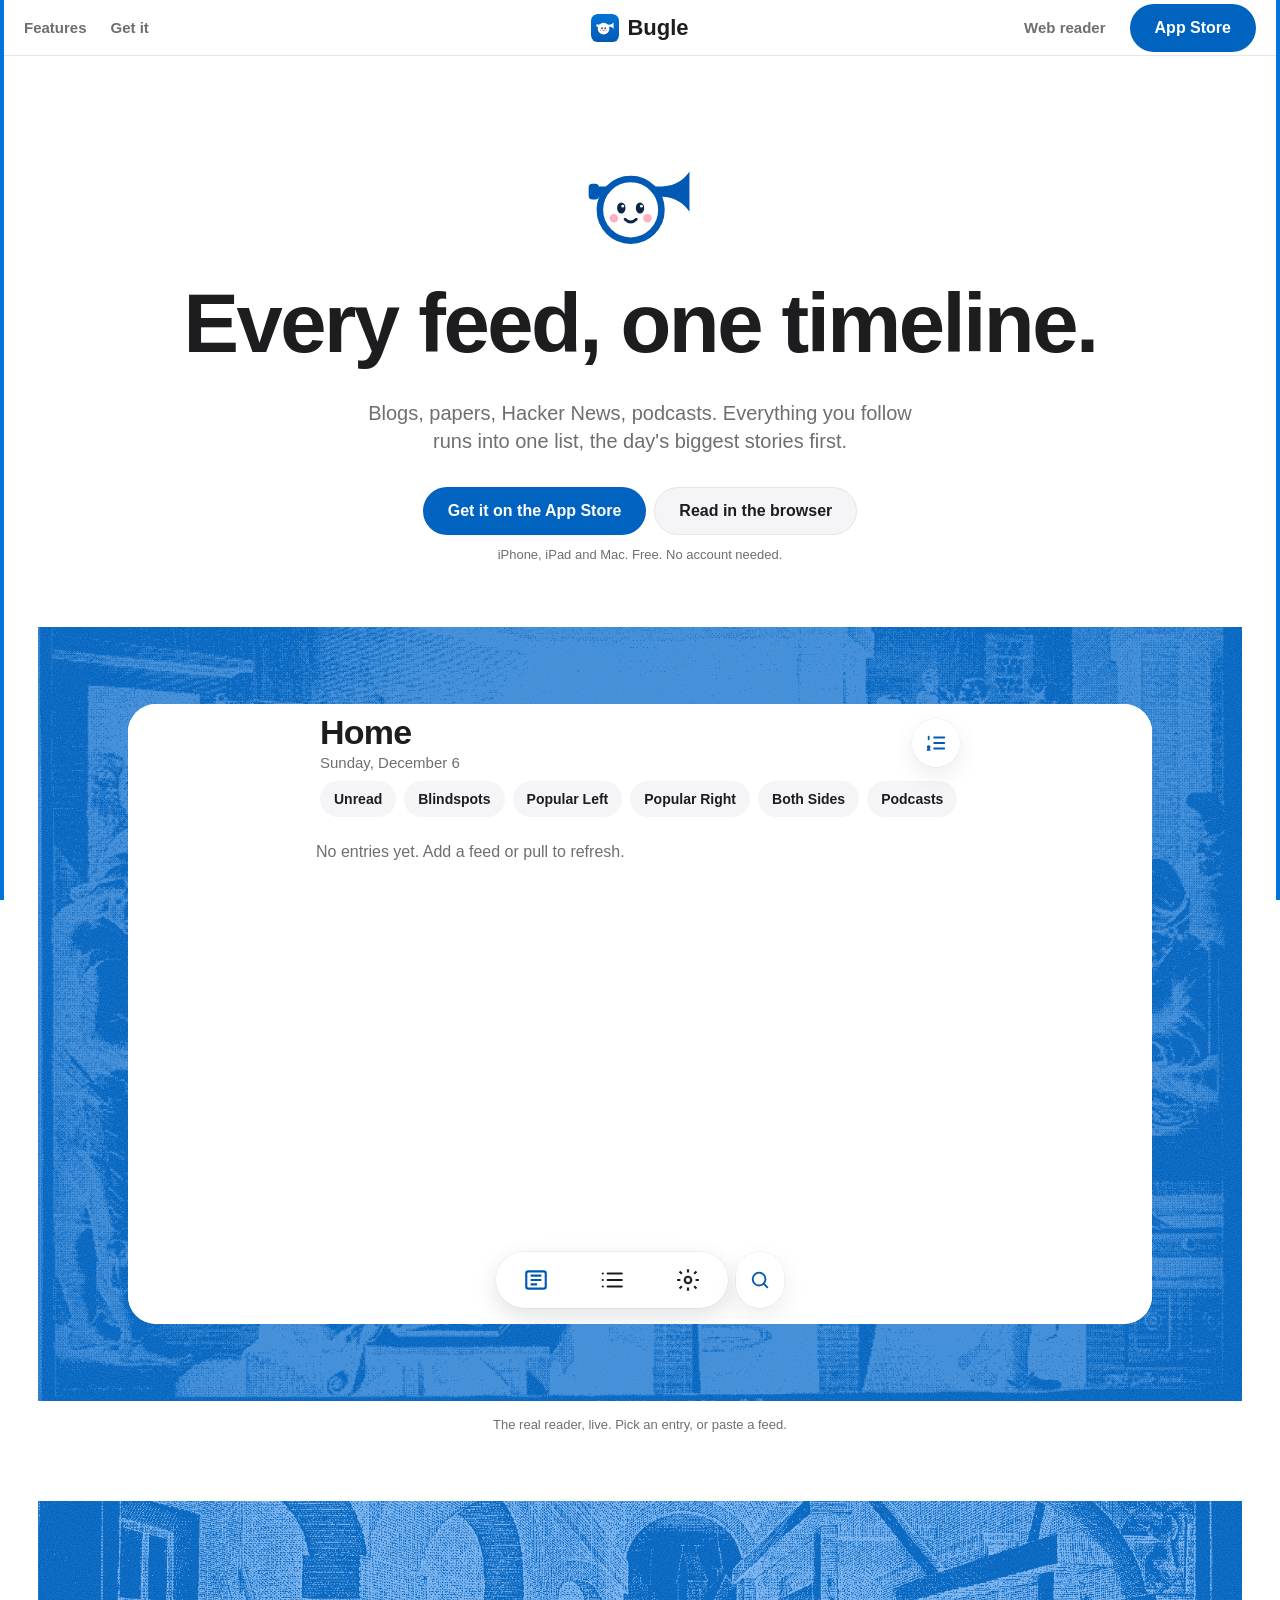
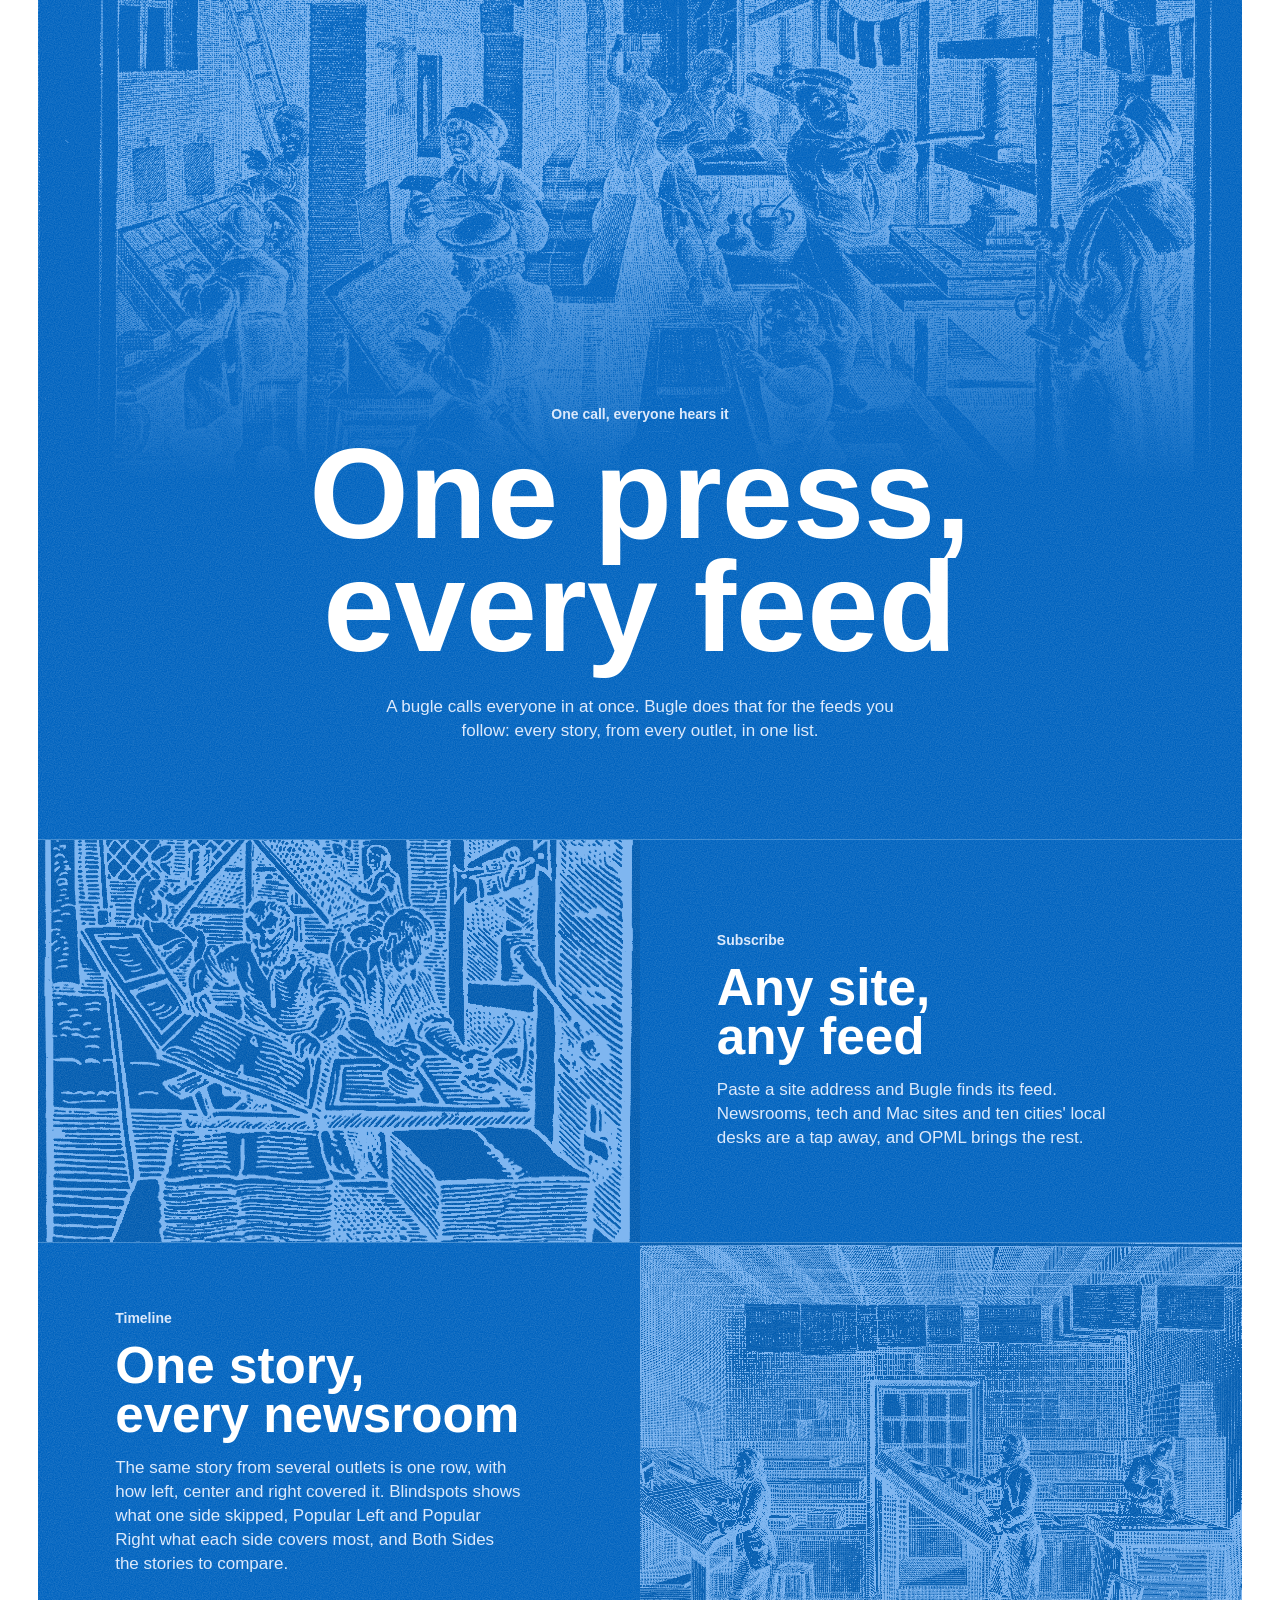
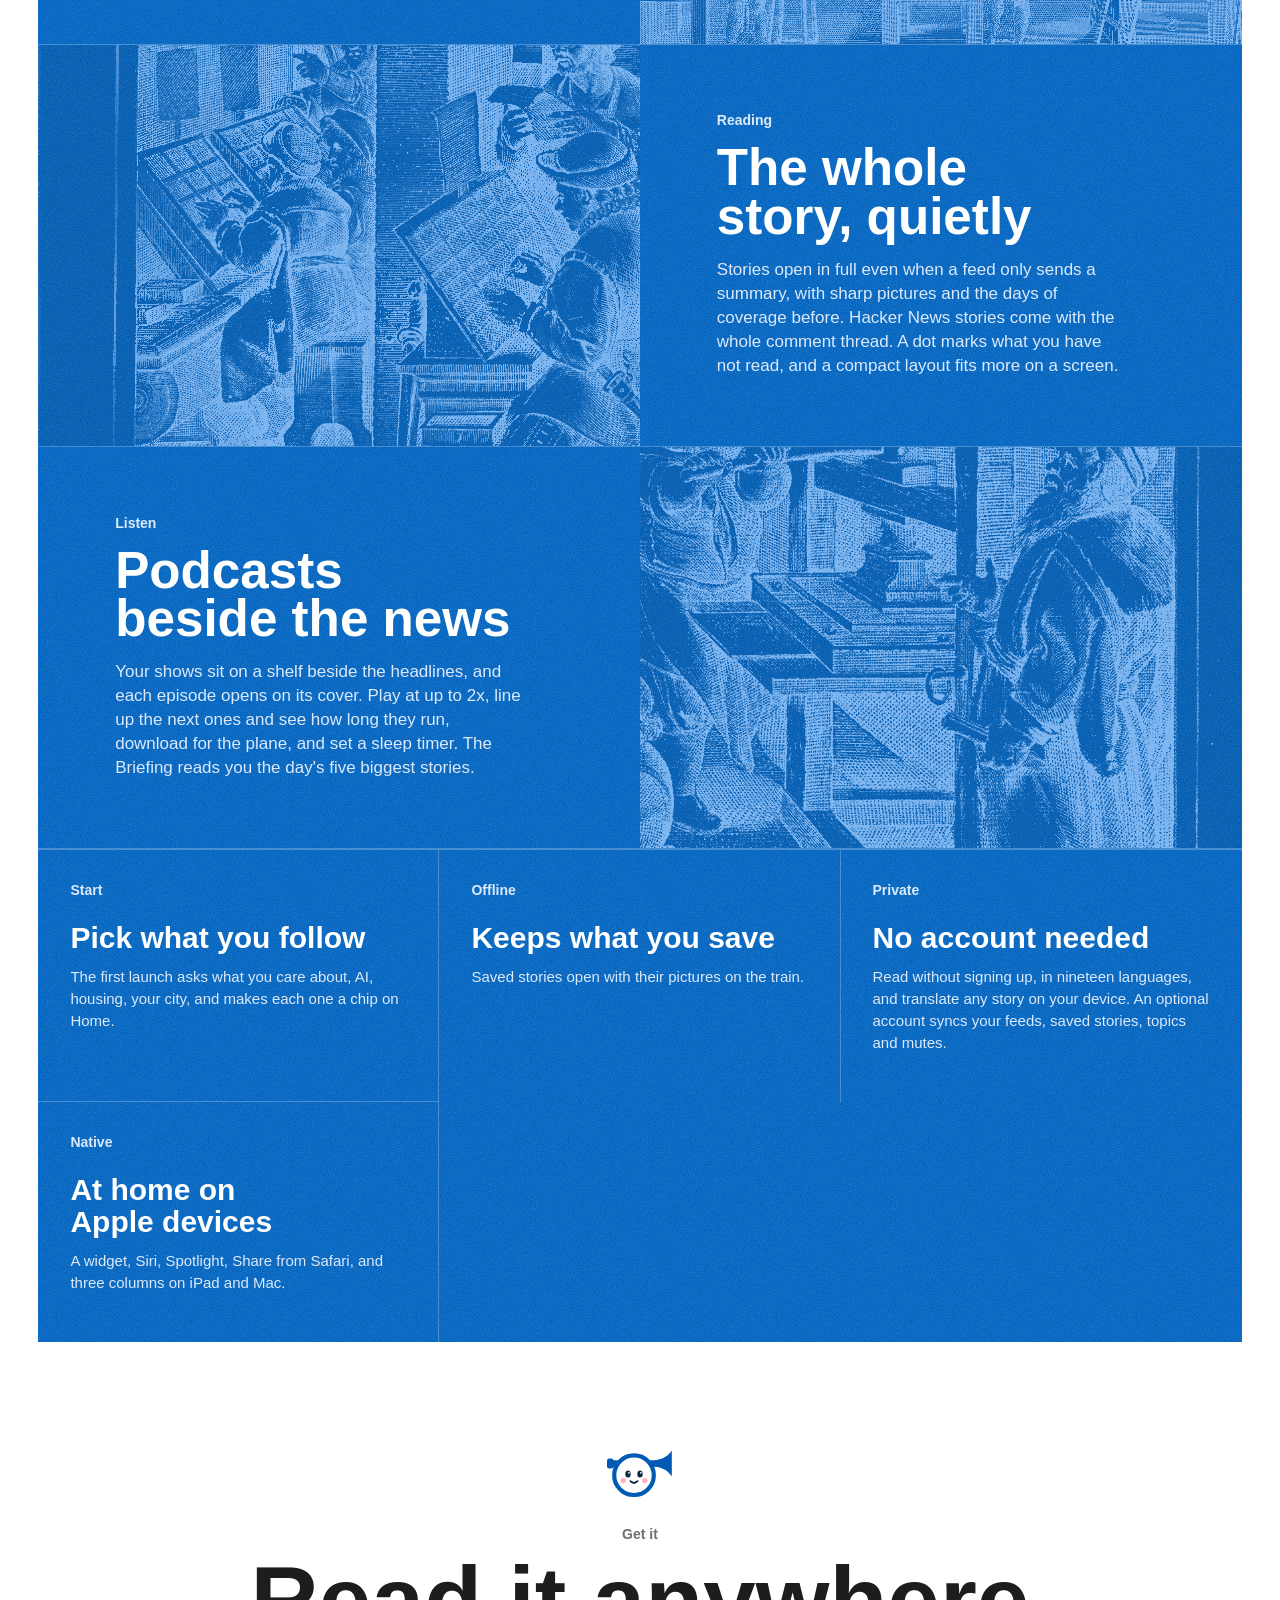
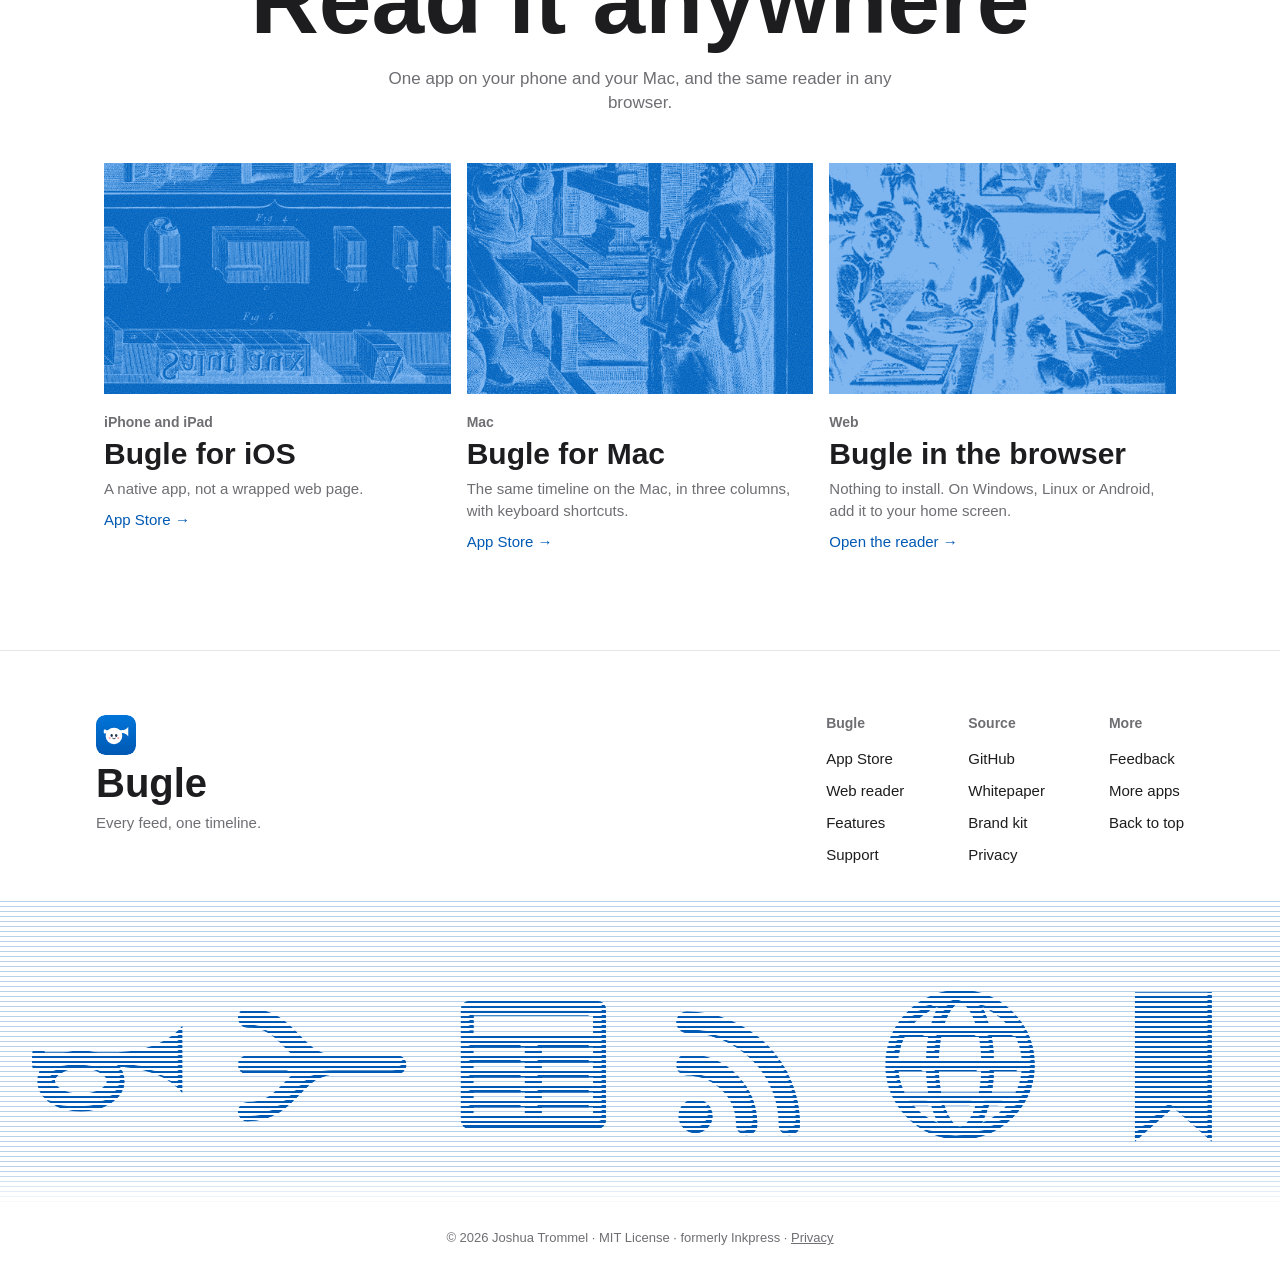
==== web/index.html @ e4e6766e "bugle 7.16.0: the mascot is the icon, system font on the web, landing and brand kit refreshed Co-Aut" ====
<!DOCTYPE html>
<html lang="en">
<head>
<script>document.documentElement.classList.add('js')</script>
<meta charset="UTF-8">
<meta name="viewport" content="width=device-width, initial-scale=1.0, viewport-fit=cover">
<title>Bugle. Every feed, one timeline.</title>
<meta name="description" content="An RSS and Atom reader for iPhone, iPad, Mac and the web. Add any blog, paper or Hacker News, and read everything in one timeline, newest first. No account needed.">
<meta name="theme-color" content="#ffffff" media="(prefers-color-scheme: light)">
<meta name="theme-color" content="#0e0d0d" media="(prefers-color-scheme: dark)">
<link rel="canonical" href="https://bugle.jaybulb.com/">
<link rel="icon" href="favicon.svg?v=4" type="image/svg+xml">
<link rel="icon" href="favicon-32.png?v=3" sizes="32x32">
<link rel="apple-touch-icon" href="apple-touch-icon.png?v=3">
<link rel="manifest" href="/manifest.webmanifest">
<meta name="apple-itunes-app" content="app-id=6787759999">
<meta property="og:type" content="website">
<meta property="og:site_name" content="Bugle">
<meta property="og:title" content="Bugle. Every feed, one timeline.">
<meta property="og:description" content="Add any blog, paper or Hacker News, and read everything in one timeline, newest first.">
<meta property="og:url" content="https://bugle.jaybulb.com/">
<meta property="og:image" content="https://bugle.jaybulb.com/og.png?v=4">
<meta name="twitter:card" content="summary_large_image">
<meta name="twitter:image" content="https://bugle.jaybulb.com/og.png?v=4">
<link rel="stylesheet" href="tokens.css">
<link rel="stylesheet" href="landing.css?v=7">
</head>
<body>

<header class="nav" aria-label="Site">
  <nav class="nav-links" aria-label="Main">
    <a href="#features">Features</a>
    <a href="#get">Get it</a>
  </nav>
  <a class="nav-brand" href="#top" aria-label="Bugle home"><img src="icon.svg?v=4" alt="" width="28" height="28"><span>Bugle</span></a>
  <div class="nav-end">
    <a class="nav-get" href="read.html">Web reader</a>
    <a class="btn btn-solid" href="https://apps.apple.com/app/id6787759999">App Store</a>
  </div>
</header>

<!-- Art, dithered to halftone: Jost Amman, Der Buchdrucker (1568), Jan van der Straet and Philips Galle, Impressio Librorum
     and Sculptura in aes from Nova Reperta (c. 1590), all public domain, and the Encyclopedie plate Imprimerie en Lettres,
     L'Operation de la casse (CC0, Getty), all via Wikimedia Commons. Crops of one print are reused, never the same crop. -->
<main id="top">
<section class="hero">
  <div class="wrap center">
    <img class="hero-mascot" src="mascot.svg?v=1" alt="" width="112" height="112">
    <h1>Every feed, one timeline.</h1>
    <p class="lead">Blogs, papers, Hacker News, podcasts. Everything you follow runs into one list, the day's biggest stories first.</p>
    <div class="cta">
      <a class="btn btn-solid" href="https://apps.apple.com/app/id6787759999">Get it on the App Store</a>
      <a class="btn btn-ghost" href="read.html">Read in the browser</a>
    </div>
    <p class="fine">iPhone, iPad and Mac. Free. No account needed.</p>
  </div>

  <div class="demo-wrap reveal">
    <div class="stage">
      <div class="art stage-art" style="--img: url(art/sculptura.png)" aria-hidden="true"></div>
      <iframe class="reader" src="read.html?embed" title="Bugle, live. Add a feed or pick an entry." loading="lazy"></iframe>
    </div>
    <p class="demo-hint">The real reader, live. Pick an entry, or paste a feed.</p>
  </div>
</section>

<section class="band" id="features">
  <div class="band-head">
    <div class="art band-art" style="--img: url(art/impressio.png)" aria-hidden="true"></div>
    <div class="band-copy reveal">
      <p class="label">One call, everyone hears it</p>
      <h2>One press, every feed</h2>
      <p>A bugle calls everyone in at once. Bugle does that for the feeds you follow: every story, from every outlet, in one list.</p>
    </div>
  </div>
  <div class="frows">
    <article class="frow reveal"><div class="art" style="--img: url(art/amman.png)" aria-hidden="true"></div><div><p class="label">Subscribe</p><h3>Any site, any feed</h3><p>Paste a site address and Bugle finds its feed. Newsrooms, tech and Mac sites and ten cities' local desks are a tap away, and OPML brings the rest.</p></div></article>
    <article class="frow reveal"><div class="art" style="--img: url(art/casse.png)" aria-hidden="true"></div><div><p class="label">Timeline</p><h3>One story, every newsroom</h3><p>The same story from several outlets is one row, with how left, center and right covered it. Blindspots shows what one side skipped, Popular Left and Popular Right what each side covers most, and Both Sides the stories to compare.</p></div></article>
    <article class="frow reveal"><div class="art" style="--img: url(art/compositor.png)" aria-hidden="true"></div><div><p class="label">Reading</p><h3>The whole story, quietly</h3><p>Stories open in full even when a feed only sends a summary, with sharp pictures and the days of coverage before. Hacker News stories come with the whole comment thread. A dot marks what you have not read, and a compact layout fits more on a screen.</p></div></article>
    <article class="frow reveal"><div class="art" style="--img: url(art/card-press.png)" aria-hidden="true"></div><div><p class="label">Listen</p><h3>Podcasts beside the news</h3><p>Your shows sit on a shelf beside the headlines, and each episode opens on its cover. Play at up to 2x, line up the next ones and see how long they run, download for the plane, and set a sleep timer. The Briefing reads you the day's five biggest stories.</p></div></article>
  </div>
  <div class="cells">
    <article class="cell reveal"><p class="label">Start</p><h3>Pick what you follow</h3><p>The first launch asks what you care about, AI, housing, your city, and makes each one a chip on Home.</p></article>
    <article class="cell reveal"><p class="label">Offline</p><h3>Keeps what you save</h3><p>Saved stories open with their pictures on the train.</p></article>
    <article class="cell reveal"><p class="label">Private</p><h3>No account needed</h3><p>Read without signing up, in nineteen languages, and translate any story on your device. An optional account syncs your feeds, saved stories, topics and mutes.</p></article>
    <article class="cell reveal"><p class="label">Native</p><h3>At home on Apple devices</h3><p>A widget, Siri, Spotlight, Share from Safari, and three columns on iPad and Mac.</p></article>
  </div>
</section>

<section class="sec" id="get">
  <div class="wrap center">
    <img class="get-mascot reveal" src="mascot.svg?v=1" alt="" width="72" height="72">
    <p class="label reveal">Get it</p>
    <h2 class="reveal">Read it anywhere</h2>
    <p class="body reveal">One app on your phone and your Mac, and the same reader in any browser.</p>
    <div class="prods">
      <article class="prod reveal">
        <div class="art prod-art" style="--img: url(art/card-type.png)" aria-hidden="true"></div>
        <p class="label">iPhone and iPad</p><h3>Bugle for iOS</h3><p>A native app, not a wrapped web page.</p><a href="https://apps.apple.com/app/id6787759999">App Store &rarr;</a>
      </article>
      <article class="prod reveal">
        <div class="art prod-art" style="--img: url(art/card-press.png)" aria-hidden="true"></div>
        <p class="label">Mac</p><h3>Bugle for Mac</h3><p>The same timeline on the Mac, in three columns, with keyboard shortcuts.</p><a href="https://apps.apple.com/app/id6787759999">App Store &rarr;</a>
      </article>
      <article class="prod reveal">
        <div class="art prod-art" style="--img: url(art/card-plate.png)" aria-hidden="true"></div>
        <p class="label">Web</p><h3>Bugle in the browser</h3><p>Nothing to install. On Windows, Linux or Android, add it to your home screen.</p><a href="read.html">Open the reader &rarr;</a>
      </article>
    </div>
  </div>
</section>
</main>

<footer class="foot">
  <div class="foot-top">
    <div class="foot-brand"><img src="icon.svg?v=4" alt="" width="40" height="40"><b>Bugle</b><p>Every feed, one timeline.</p></div>
    <nav class="foot-cols" aria-label="Footer">
      <div><p class="label">Bugle</p><a href="https://apps.apple.com/app/id6787759999">App Store</a><a href="read.html">Web reader</a><a href="#features">Features</a><a href="support.html">Support</a></div>
      <div><p class="label">Source</p><a href="https://github.com/nulljosh/labs/tree/main/bugle">GitHub</a><a href="https://github.com/nulljosh/labs/blob/main/bugle/WHITEPAPER.md">Whitepaper</a><a href="https://github.com/nulljosh/labs/blob/main/bugle/brand/BRAND.md">Brand kit</a><a href="privacy.html">Privacy</a></div>
      <div><p class="label">More</p><a href="mailto:trommatic@icloud.com?subject=Bugle">Feedback</a><a href="https://jaybulb.com">More apps</a><a href="#top">Back to top</a></div>
    </nav>
  </div>
  <div class="word-band" aria-hidden="true"><canvas class="word-canvas"></canvas></div>
  <p class="legal">&copy; 2026 Joshua Trommel &middot; MIT License &middot; formerly Inkpress &middot; <a href="privacy.html">Privacy</a></p>
</footer>
<script src="footer-band.js?v=7" defer></script>

<script>
// fade sections in as they scroll into view
(function () {
  var els = document.querySelectorAll('.reveal');
  if (!('IntersectionObserver' in window)) { els.forEach(function (e) { e.classList.add('in'); }); return; }
  var io = new IntersectionObserver(function (es) { es.forEach(function (e) { if (e.isIntersecting) { e.target.classList.add('in'); io.unobserve(e.target); } }); }, { rootMargin: '0px 0px -10% 0px' });
  els.forEach(function (e) { io.observe(e); });
})();
</script>
</body>
</html>
---- web/tokens.css ----
/* Bugle design tokens. One source for the landing, the web reader and the apps (Theme.swift mirrors the accent).
   Shared system: 8 point grid, one radius set, 48 point capsule controls. clrs.cc blue is the only colour Bugle owns. */
/* Type is the system font, SF on Apple devices, the same as the apps (2026-10-26; the web used to ship Bugle Sans, a renamed Inter) */

:root {
  /* colour */
  --accent: #0059B3;          /* actions and links; deep clrs.cc blue, AA on paper */
  --btn: #0063BF;             /* solid buttons, white label */
  --frame: #0074D9;           /* the thin rule down the window edges */
  --band: #0063BF;            /* full-bleed blue sections, white text AA */
  --band-sub: #dce9fb;        /* secondary text on the band, AA */
  --band-art: #7fb6f0;        /* engraving on the band */
  --band-line: rgba(255, 255, 255, .24);
  --accent-light: #0074D9;    /* icon gradient top */
  --accent-deep: #0059B3;     /* icon gradient bottom */
  --ring: color-mix(in srgb, var(--accent) 30%, transparent);
  --bg: #ffffff;
  --surface: #f5f5f7;
  --line: #e5e5ea;
  --text: #1d1d1f;
  --sub: #6e6e73;

  /* type */
  --display: -apple-system, BlinkMacSystemFont, "SF Pro Display", "Helvetica Neue", Helvetica, Arial, sans-serif;
  --font: -apple-system, BlinkMacSystemFont, "SF Pro Text", "Helvetica Neue", Helvetica, Arial, sans-serif;
  --size-title: 34px;         /* section heads: 40 line */
  --size-headline: 20px;      /* card heads: 28 line */
  --size-body: 17px;          /* 24 line */
  --size-footnote: 13px;      /* 16 line */

  /* space: the 8 point grid */
  --sp-1: 4px; --sp-2: 8px; --sp-3: 12px; --sp-4: 16px; --sp-5: 24px; --sp-6: 32px; --sp-7: 48px; --sp-8: 64px; --sp-9: 96px;
  --measure: 680px;
  --wrap: 1120px;

  /* shape */
  --control: 48px;
  --r-card: 28px;
  --r-group: 20px;
  --r-row: 8px;
  --r-pill: 999px;
  --r-sq: 2px;                /* small marks only; controls are pills, panels are cards */
  --r-icon: 22.5%;
  --motion: .2s ease;
}

@media (prefers-color-scheme: dark) {
  :root:not([data-theme="light"]) {
    --accent: #5aa9ff;
    --btn: #0a6fd6;
    --frame: #0a6fd6;
    --band: #0a4f9a;
    --band-sub: #cfe2fb;
    --band-art: #4f8fd6;
    --bg: #000000;
    --surface: #1c1c1e;
    --line: #38383a;
    --text: #f5f5f7;
    --sub: #98989d;
  }
}
:root[data-theme="dark"] {
  --accent: #5aa9ff; --btn: #0a6fd6; --frame: #0a6fd6; --band: #0a4f9a; --band-sub: #cfe2fb; --band-art: #4f8fd6;
  --bg: #000000; --surface: #1c1c1e; --line: #38383a; --text: #f5f5f7; --sub: #98989d;
}
---- web/landing.css ----
/* Bugle landing, laid out like Hermes: a white page in a thin blue rule, giant bold condensed caps set like a
   newspaper headline, tiny caps labels, small square buttons, and one full-bleed blue band where the old print
   shops sit in halftone. Every colour, both faces and the radii come from tokens.css. */
:root {
  /* film grain: white fractal noise, laid over every blue surface */
  --grain: url("data:image/svg+xml,%3Csvg xmlns='http://www.w3.org/2000/svg' width='180' height='180'%3E%3Cfilter id='n'%3E%3CfeTurbulence type='fractalNoise' baseFrequency='.85' numOctaves='3' stitchTiles='stitch'/%3E%3CfeColorMatrix values='0 0 0 0 1 0 0 0 0 1 0 0 0 0 1 .22 0 0 0 -.06'/%3E%3C/filter%3E%3Crect width='100%25' height='100%25' filter='url(%23n)'/%3E%3C/svg%3E");
}
/* Halftone art: each image is a dot mask (art/*.png, dithered from public domain prints), tinted with --band-art */
.art { position: relative; overflow: hidden; background: var(--grain), var(--band); }
.art::before { content: ""; position: absolute; inset: 0; background: var(--band-art); -webkit-mask: var(--img) center / cover no-repeat; mask: var(--img) center / cover no-repeat; }
* { box-sizing: border-box; margin: 0; }
html { scroll-behavior: smooth; }
body { font-family: var(--font); font-size: var(--size-body); line-height: 24px; color: var(--text); background: var(--bg); -webkit-font-smoothing: antialiased; }
a { color: inherit; }
.wrap { max-width: var(--wrap); margin: 0 auto; padding: 0 var(--sp-5); }
.center { text-align: center; }

h1, h2, h3, .label { font-family: var(--display); font-weight: 700; }
h1, h2, h3 { text-wrap: balance; }
h1 { font-size: clamp(40px, 6.5vw, 88px); line-height: 1.05; letter-spacing: -.03em; }   /* a headline, not the name: the label above carries that */
h2 { font-size: clamp(52px, 7.4vw, 112px); line-height: .9; }
h3 { font-size: 30px; line-height: 32px; }
.label { font-size: 14px; line-height: 16px; color: var(--sub); margin-bottom: var(--sp-4); }
/* the mark, in the accent, over a section title */
.mark { display: block; width: 56px; height: 56px; margin: 0 auto var(--sp-4); background: var(--accent); -webkit-mask: url(mark.svg) center / contain no-repeat; mask: url(mark.svg) center / contain no-repeat; }

.btn { height: var(--control); padding: 0 var(--sp-5); border-radius: var(--r-pill); display: inline-flex; align-items: center; font: 600 16px/1 var(--font); text-decoration: none; white-space: nowrap; border: 1px solid transparent; transition: background var(--motion), border-color var(--motion); }
.btn-solid { background: var(--btn); color: #fff; }
.btn-solid:hover { background: color-mix(in srgb, var(--btn) 82%, #fff); }
.btn-ghost { background: var(--surface); color: var(--text); border-color: var(--line); }
.btn-ghost:hover { border-color: var(--text); }
.btn:focus-visible, .foot-cols a:focus-visible, .prod a:focus-visible, .nav a:focus-visible { outline: 3px solid var(--ring); outline-offset: 2px; }

.nav { position: sticky; top: 0; z-index: 10; display: grid; grid-template-columns: 1fr auto 1fr; align-items: center; gap: var(--sp-5); height: 56px; padding: 0 var(--sp-5); background: color-mix(in srgb, var(--bg) 88%, transparent); backdrop-filter: blur(20px); -webkit-backdrop-filter: blur(20px); border-bottom: 1px solid var(--line); }
.nav-brand { grid-column: 2; display: flex; align-items: center; gap: var(--sp-2); font: 700 22px/1 var(--display); text-decoration: none; }
.nav-brand img { width: 28px; height: 28px; border-radius: var(--r-icon); }
.nav-links, .nav-get { display: flex; gap: var(--sp-5); font: 700 15px/1 var(--display); }
.nav-links a, .nav-get { text-decoration: none; color: var(--sub); }
.nav-links a:hover, .nav-get:hover { color: var(--text); }
.nav-end { grid-column: 3; justify-self: end; display: flex; align-items: center; gap: var(--sp-5); }
/* the thin blue rule down both edges of the window */
@media (min-width: 900px) { body::after { content: ""; position: fixed; inset: 0; border-inline: 4px solid var(--frame); pointer-events: none; z-index: 30; } }

.hero { padding: var(--sp-9) 0 var(--sp-8); }
.lead { max-width: 560px; margin: var(--sp-6) auto 0; color: var(--sub); font-size: 20px; line-height: 28px; }
.cta { display: flex; flex-wrap: wrap; gap: var(--sp-2); margin-top: var(--sp-6); }
.center .cta { justify-content: center; }
.fine { margin-top: var(--sp-3); font-size: var(--size-footnote); line-height: 16px; color: var(--sub); }

/* the live reader on a blue stage: the real read.html, no frame around it */
.demo-wrap { margin: var(--sp-8) clamp(0px, 3vw, 44px) 0; }
.stage { position: relative; overflow: hidden; background: var(--grain), var(--band); padding: clamp(24px, 6vw, 96px) clamp(12px, 7vw, 128px); }
.stage-art { position: absolute; inset: 0; background: none; opacity: .5; }
.reader { position: relative; display: block; width: 100%; max-width: 1040px; height: 620px; margin: 0 auto; border: 0; border-radius: var(--r-card); overflow: hidden; background: var(--bg); }
.demo-hint { margin-top: var(--sp-3); font-size: var(--size-footnote); color: var(--sub); text-align: center; }

/* The band: a print shop in halftone beside the section head, then the features as rows and ruled cells */
.band { margin: 0 clamp(0px, 3vw, 44px); background: var(--grain), var(--band); color: #fff; overflow: hidden; }
.band .label { color: var(--band-sub); }
.band-head { text-align: center; }
.band-art { aspect-ratio: 19 / 10; max-height: 86vh; width: 100%; background: none; -webkit-mask-image: linear-gradient(#000 45%, transparent 92%); mask-image: linear-gradient(#000 45%, transparent 92%); }
.band-copy { position: relative; margin-top: -10vw; padding: 0 var(--sp-5) var(--sp-9); }
.band-copy h2 { font-size: clamp(60px, 10vw, 168px); line-height: .88; }
.band-copy p:last-child { margin: var(--sp-6) auto 0; max-width: 520px; color: var(--band-sub); }
.frows { border-top: 1px solid var(--band-line); }
.frow { display: grid; grid-template-columns: 1fr 1fr; align-items: center; border-bottom: 1px solid var(--band-line); }
.frow .art { aspect-ratio: 3 / 2; background: var(--grain), color-mix(in srgb, #000 8%, var(--band)); }
.frow:nth-child(even) .art { order: 2; }
.frow > div:not(.art) { padding: var(--sp-7) clamp(24px, 6vw, 96px); max-width: 560px; }
.frow h3 { font-size: clamp(40px, 4vw, 60px); line-height: .95; }
.frow p:last-child { margin-top: var(--sp-4); color: var(--band-sub); }
.cells { display: grid; grid-template-columns: repeat(3, 1fr); border-top: 1px solid var(--band-line); }
.cell { padding: var(--sp-6) var(--sp-6) var(--sp-7); border-right: 1px solid var(--band-line); border-bottom: 1px solid var(--band-line); }
.cell:nth-child(3n) { border-right: 0; }
.cell:nth-last-child(-n+3) { border-bottom: 0; }
.cell .label { margin-bottom: var(--sp-5); }
.cell p:last-child { margin-top: var(--sp-3); color: var(--band-sub); font-size: 15px; line-height: 22px; }

.sec { padding: var(--sp-9) 0; }
.body { color: var(--sub); margin: var(--sp-5) auto 0; max-width: 560px; }
/* three ways to read it, each with its own crop of a print */
.prods { display: grid; grid-template-columns: repeat(3, 1fr); gap: var(--sp-4); margin-top: var(--sp-7); text-align: left; }
.prod { display: grid; align-content: start; gap: var(--sp-2); }
.prod-art { margin: 0 0 var(--sp-3); aspect-ratio: 3 / 2; }
.prod .label { margin-bottom: 0; }
.prod p:not(.label) { color: var(--sub); font-size: 15px; line-height: 22px; }
.prod a { color: var(--accent); font-size: 15px; text-decoration: none; }
.prod a:hover { text-decoration: underline; }

/* Footer: brand and link columns, an engraved band of glyphs (footer-band.js, same as Hermes), one fine line */
.foot { padding: var(--sp-8) var(--sp-4) var(--sp-5); background: var(--bg); overflow: hidden; border-top: 1px solid var(--line); }
.foot-top { max-width: var(--wrap); margin: 0 auto; padding: 0 var(--sp-4); display: flex; flex-wrap: wrap; justify-content: space-between; gap: var(--sp-7); }
.foot-brand { display: grid; gap: var(--sp-2); align-content: start; }
.foot-brand img { border-radius: var(--r-icon); }
.foot-brand b { font: 700 40px/40px var(--display); }
.foot-brand p { color: var(--sub); font-size: 15px; }
.foot-cols { display: flex; flex-wrap: wrap; gap: var(--sp-8); }
.foot-cols div { display: grid; gap: var(--sp-2); align-content: start; }
.foot-cols .label { margin-bottom: var(--sp-2); }
.foot-cols a { color: var(--text); text-decoration: none; font-size: 15px; }
.foot-cols a:hover { color: var(--accent); }
.word-band { color: var(--accent); position: relative; width: 100vw; margin: var(--sp-6) 0 0 calc(50% - 50vw); height: clamp(160px, 24vw, 340px); }
.word-canvas { position: absolute; inset: 0; width: 100%; height: 100%; display: none; }
.word-band.live .word-canvas { display: block; }
@media (max-width: 600px) { .word-band { height: 260px; } }
.legal { margin-top: var(--sp-5); font-size: var(--size-footnote); line-height: 16px; color: var(--sub); text-align: center; }
.legal a { color: inherit; }

.js .reveal { opacity: 0; transform: translateY(16px); transition: opacity .5s ease, transform .5s ease; }
.js .reveal.in { opacity: 1; transform: none; }

@media (max-width: 900px) {
  .frow { grid-template-columns: 1fr; }
  .frow:nth-child(even) .art { order: 0; }
  .frow > div:not(.art) { padding: var(--sp-6) var(--sp-5) var(--sp-7); }
  .band-copy { margin-top: -14vw; }
  .cells { grid-template-columns: 1fr 1fr; }
  .cell, .cell:nth-child(3n), .cell:nth-last-child(-n+3) { border-right: 1px solid var(--band-line); border-bottom: 1px solid var(--band-line); }
  .cell:nth-child(2n) { border-right: 0; }
  .cell:nth-last-child(-n+2) { border-bottom: 0; }
  .prods { grid-template-columns: 1fr; gap: var(--sp-6); }
  .reader { height: 680px; }
}
@media (max-width: 600px) {
  .nav-links, .nav-get { display: none; }
  .wrap { padding: 0 var(--sp-4); }
  .hero { padding-top: var(--sp-8); }
  .cells { grid-template-columns: 1fr; }
  .cell, .cell:nth-child(2n), .cell:nth-child(3n), .cell:nth-last-child(-n+2) { border-right: 0; border-bottom: 1px solid var(--band-line); padding: var(--sp-5); }
  .cell:last-child { border-bottom: 0; }
  .foot-cols { gap: var(--sp-6); }
}
@media (prefers-reduced-motion: reduce) {
  html { scroll-behavior: auto; }
  .js .reveal { opacity: 1; transform: none; transition: none; }
  .btn { transition: none; }
}

/* The mascot: above the hero headline, and over Get it. Bobs gently, still under reduced motion. */
.hero-mascot { display: block; margin: 0 auto var(--sp-4); animation: bob 2.8s ease-in-out infinite; }
.get-mascot { display: block; margin: 0 auto var(--sp-4); }
@keyframes bob { 50% { transform: translateY(-4px); } }
@media (prefers-reduced-motion: reduce) { .hero-mascot { animation: none; } }
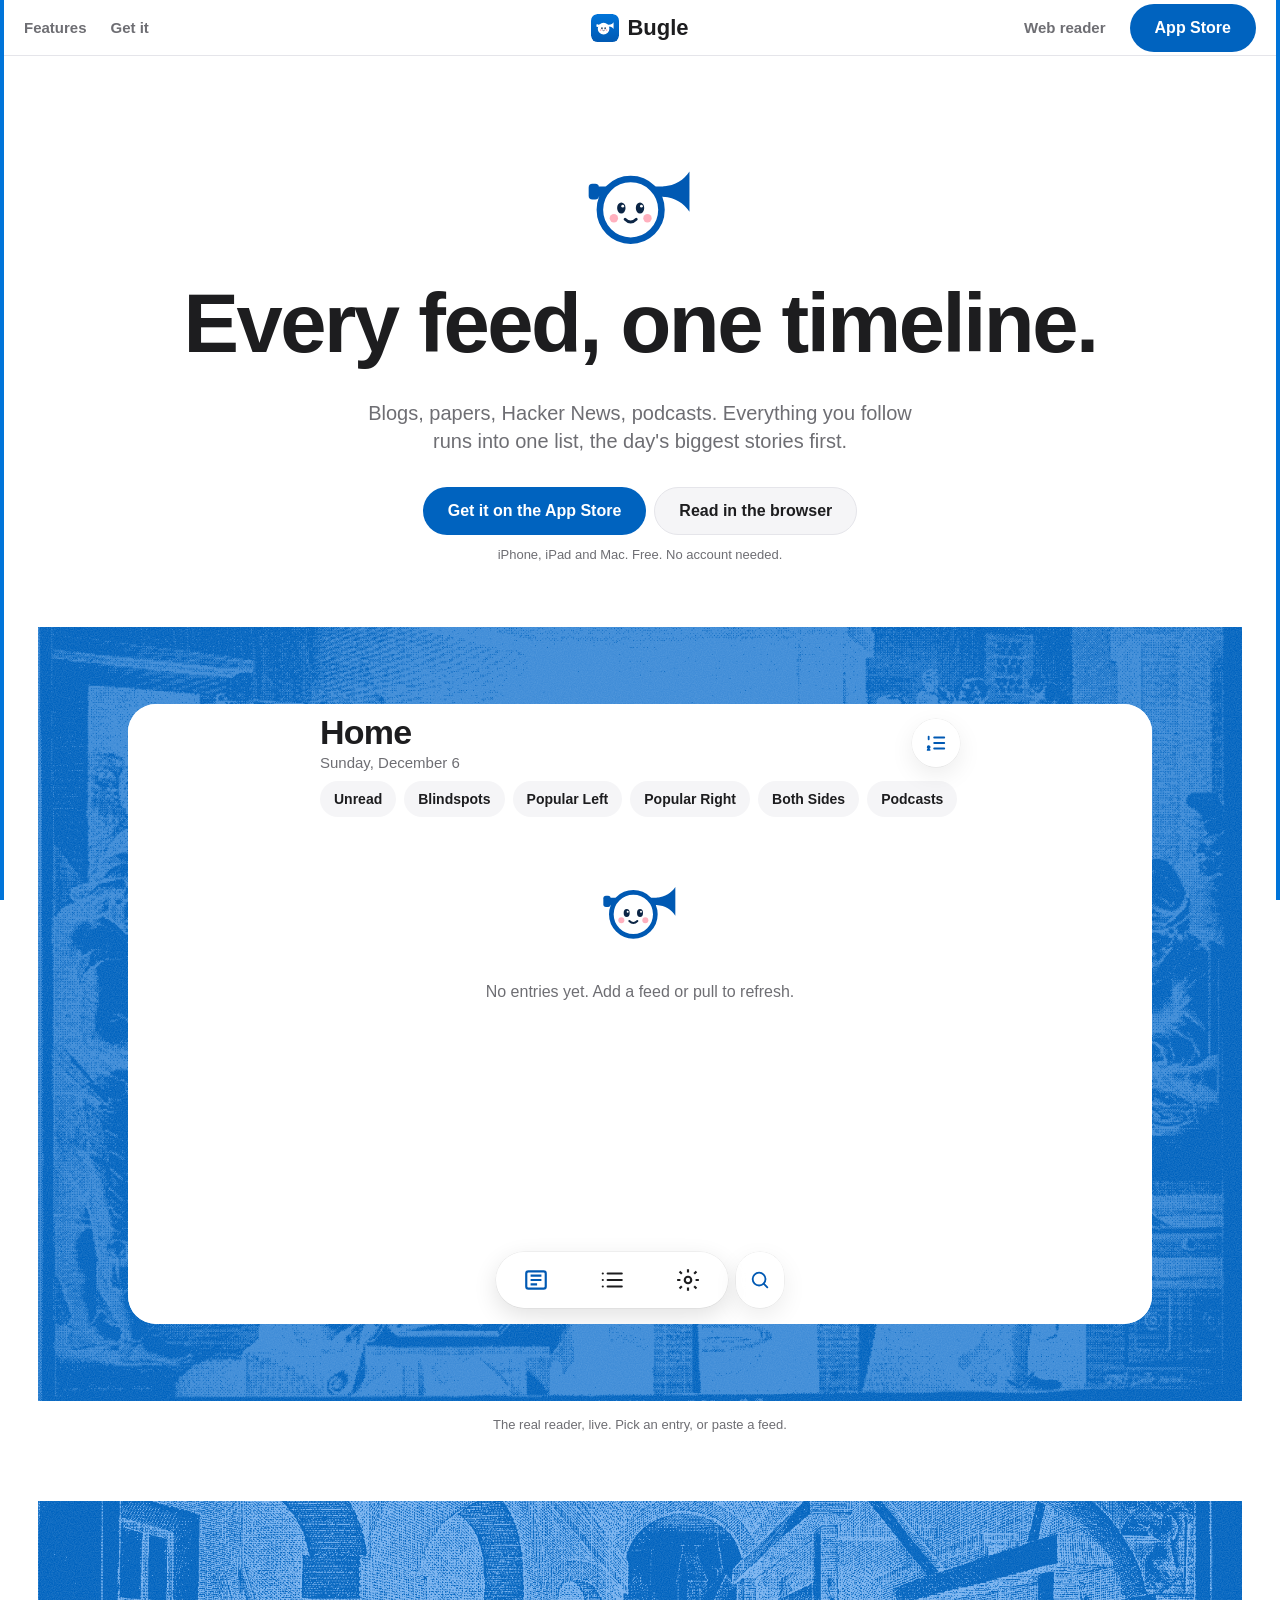
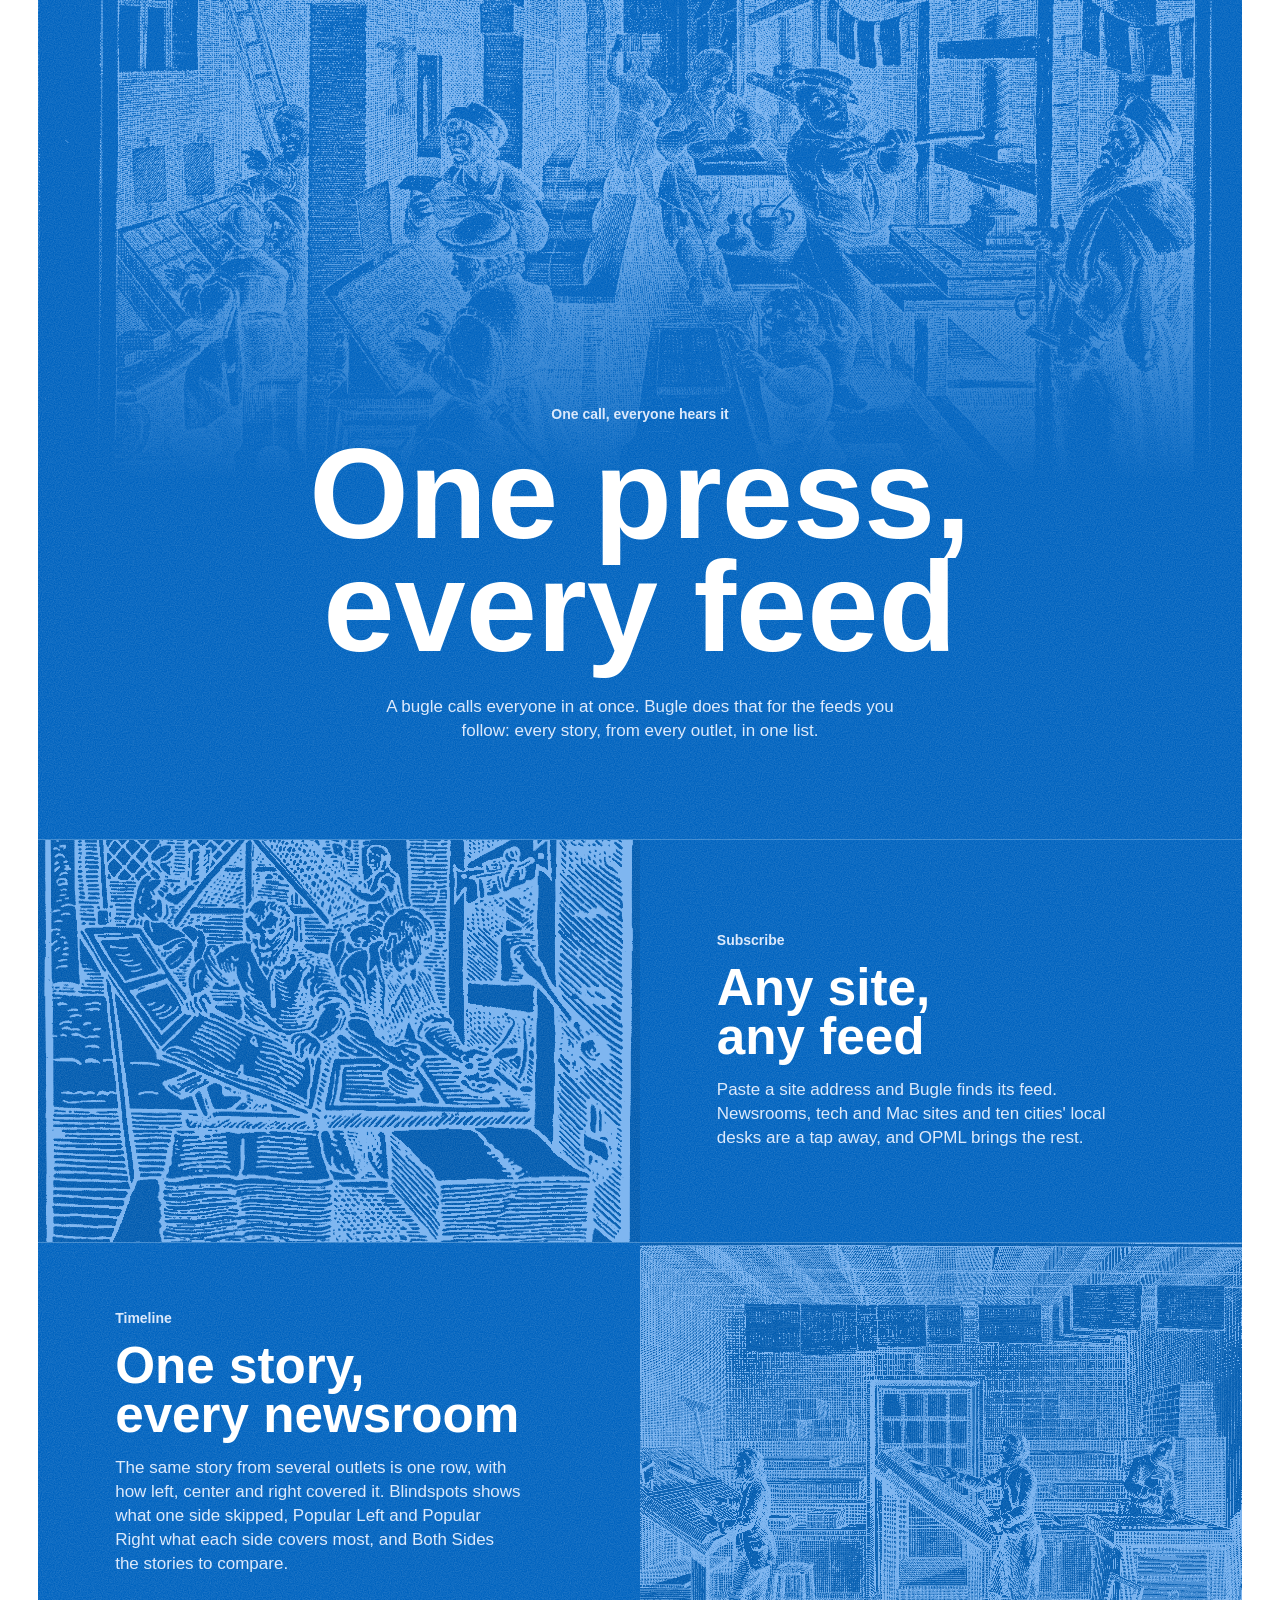
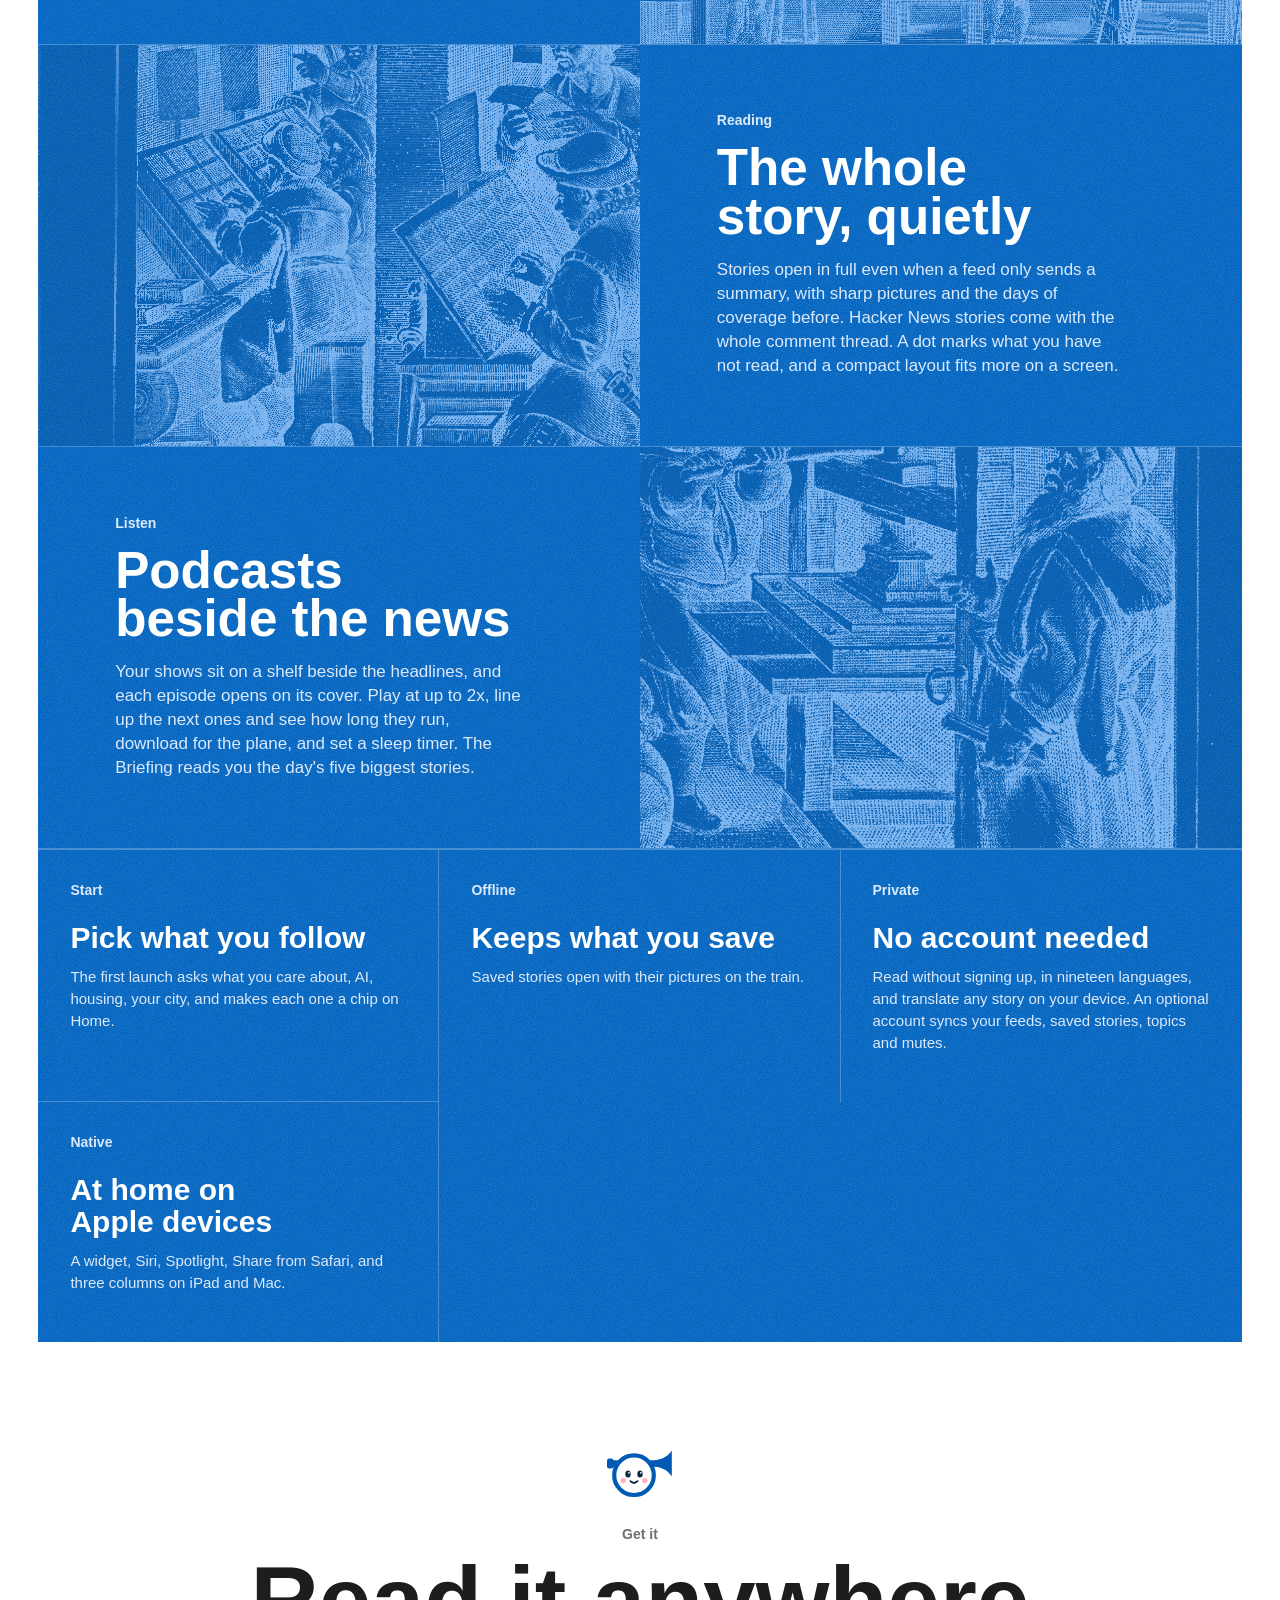
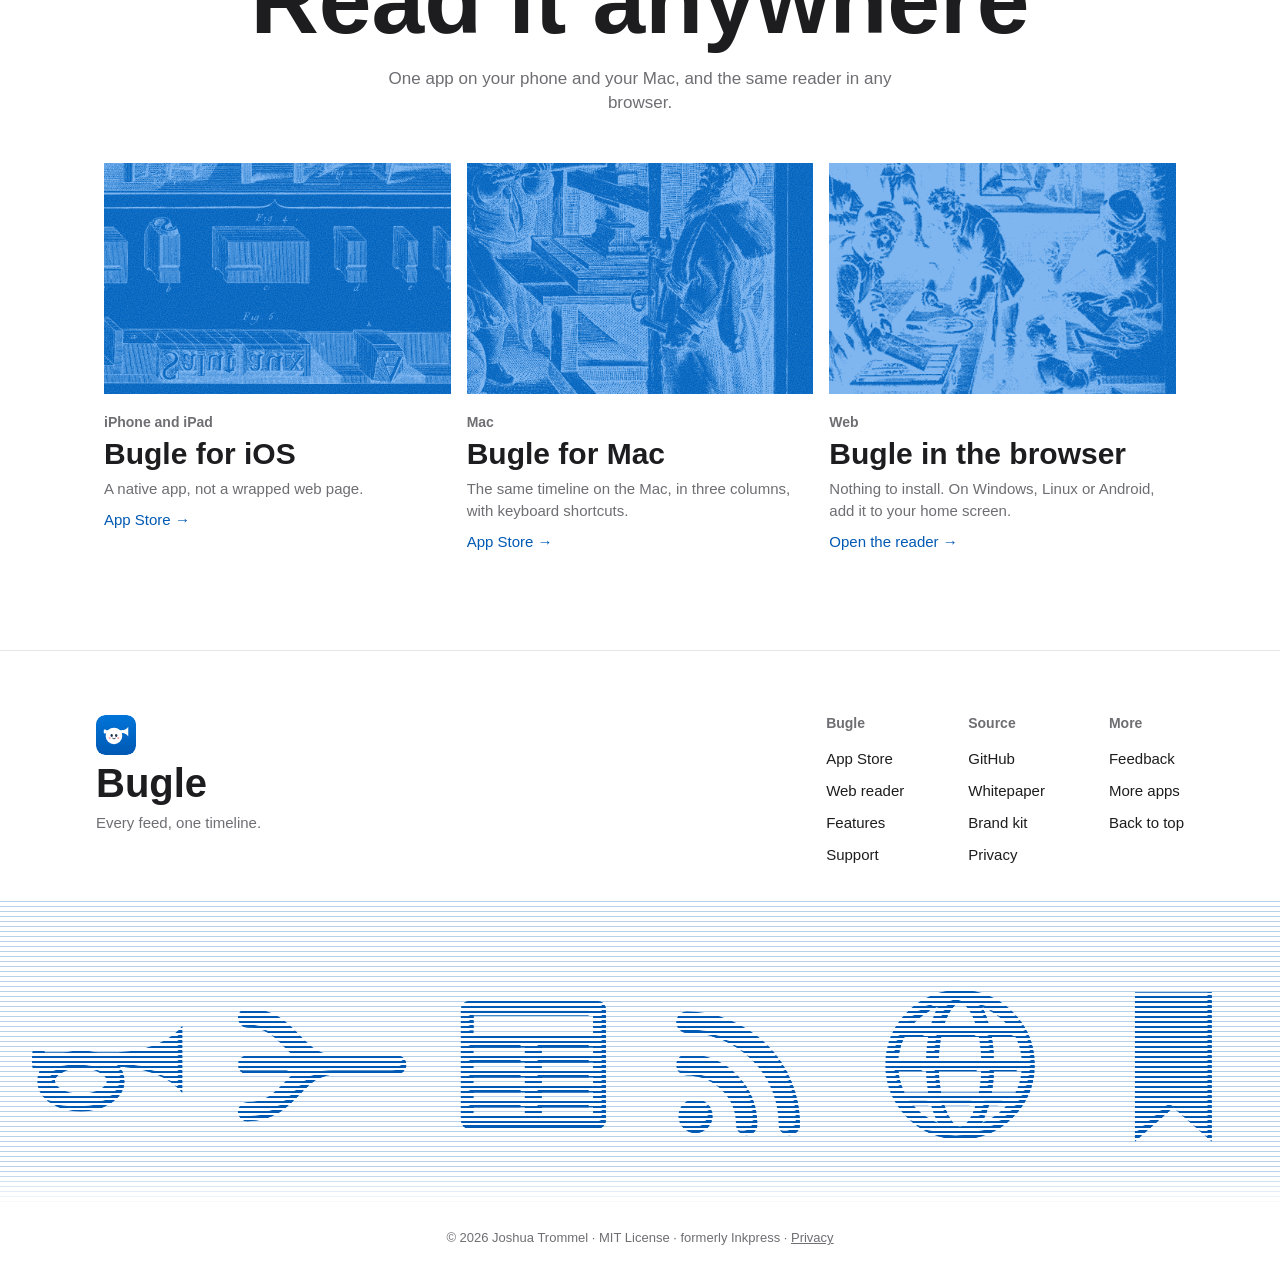
==== commit 716a6d8e: "bugle 7.17.1: splash clock starts once active, refresh returns grouped stories, first-launch loading" ====
--- a/web/index.html
+++ b/web/index.html
@@ -45,7 +45,7 @@
 <main id="top">
 <section class="hero">
   <div class="wrap center">
-    <img class="hero-mascot" src="mascot.svg?v=1" alt="" width="112" height="112">
+    <img class="hero-mascot" src="mascot.svg?v=2" alt="" width="112" height="112">
     <h1>Every feed, one timeline.</h1>
     <p class="lead">Blogs, papers, Hacker News, podcasts. Everything you follow runs into one list, the day's biggest stories first.</p>
     <div class="cta">
@@ -89,7 +89,7 @@
 
 <section class="sec" id="get">
   <div class="wrap center">
-    <img class="get-mascot reveal" src="mascot.svg?v=1" alt="" width="72" height="72">
+    <img class="get-mascot reveal" src="mascot.svg?v=2" alt="" width="72" height="72">
     <p class="label reveal">Get it</p>
     <h2 class="reveal">Read it anywhere</h2>
     <p class="body reveal">One app on your phone and your Mac, and the same reader in any browser.</p>
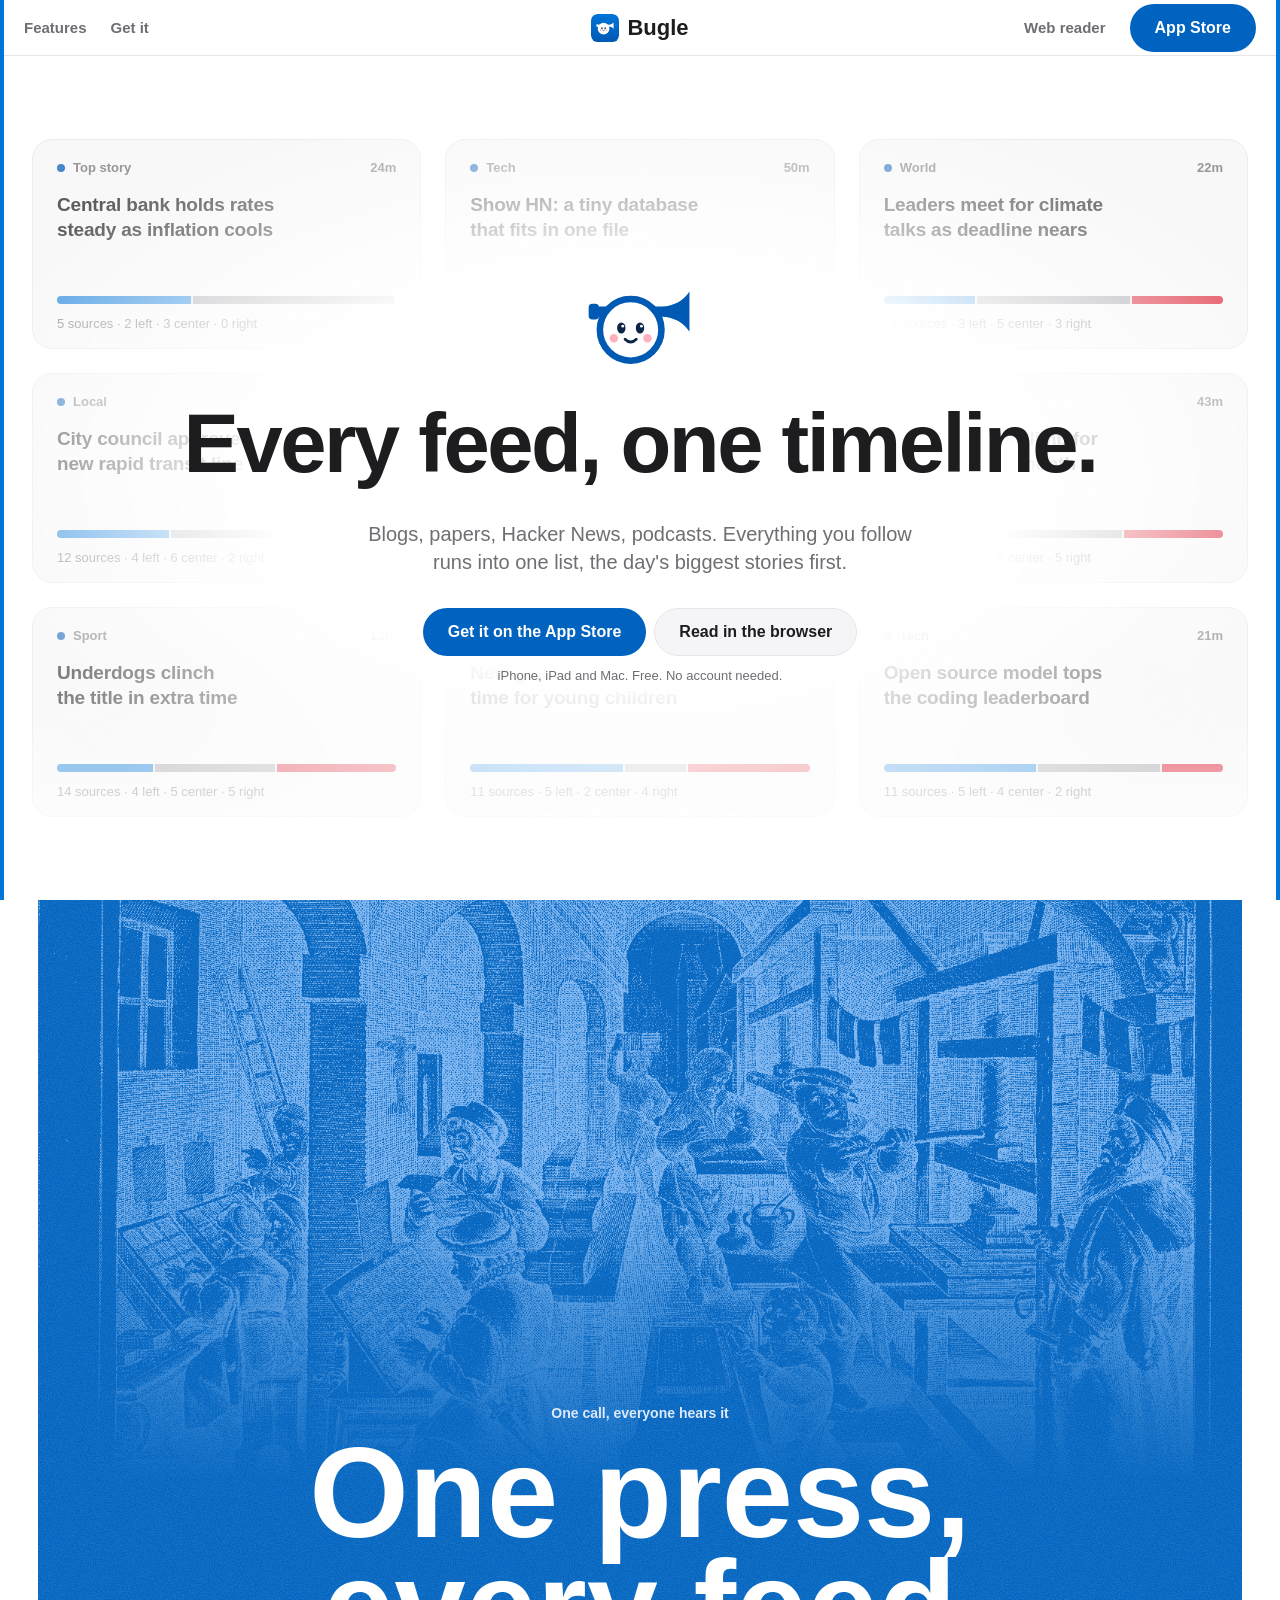
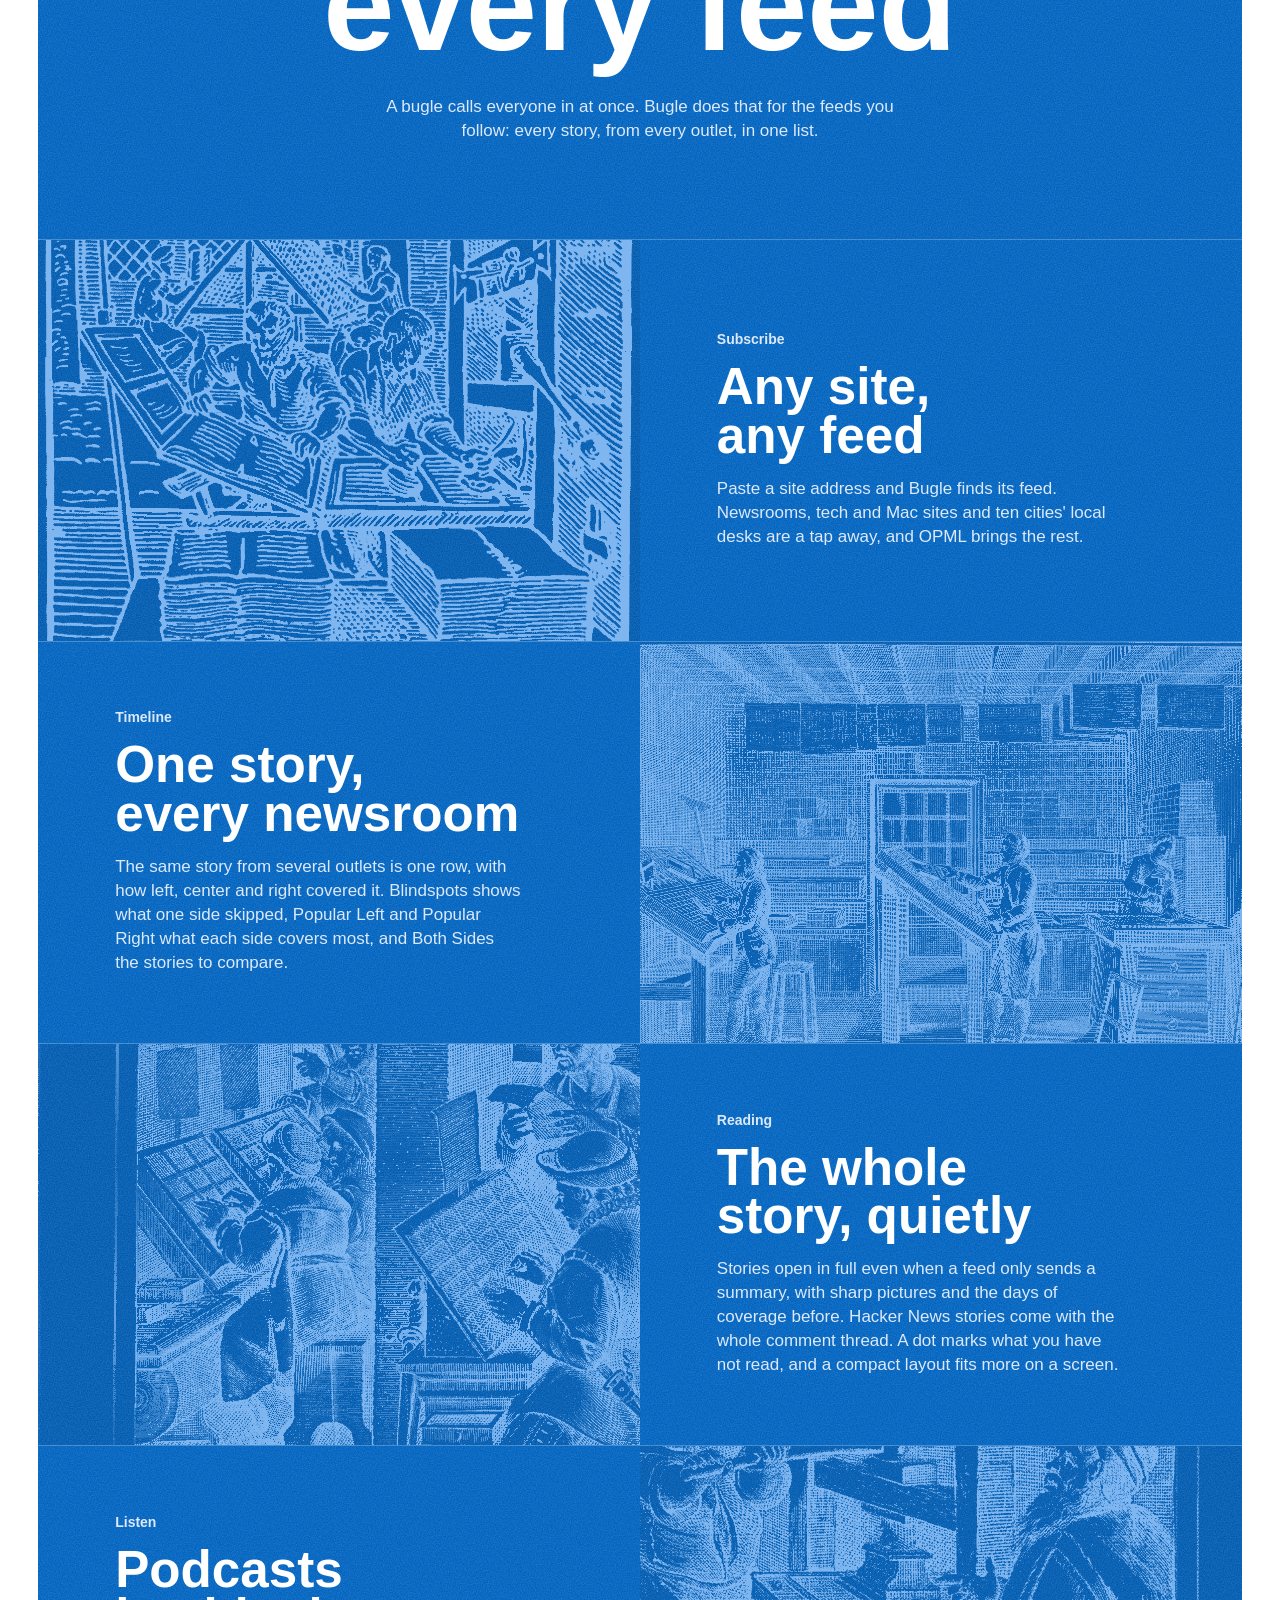
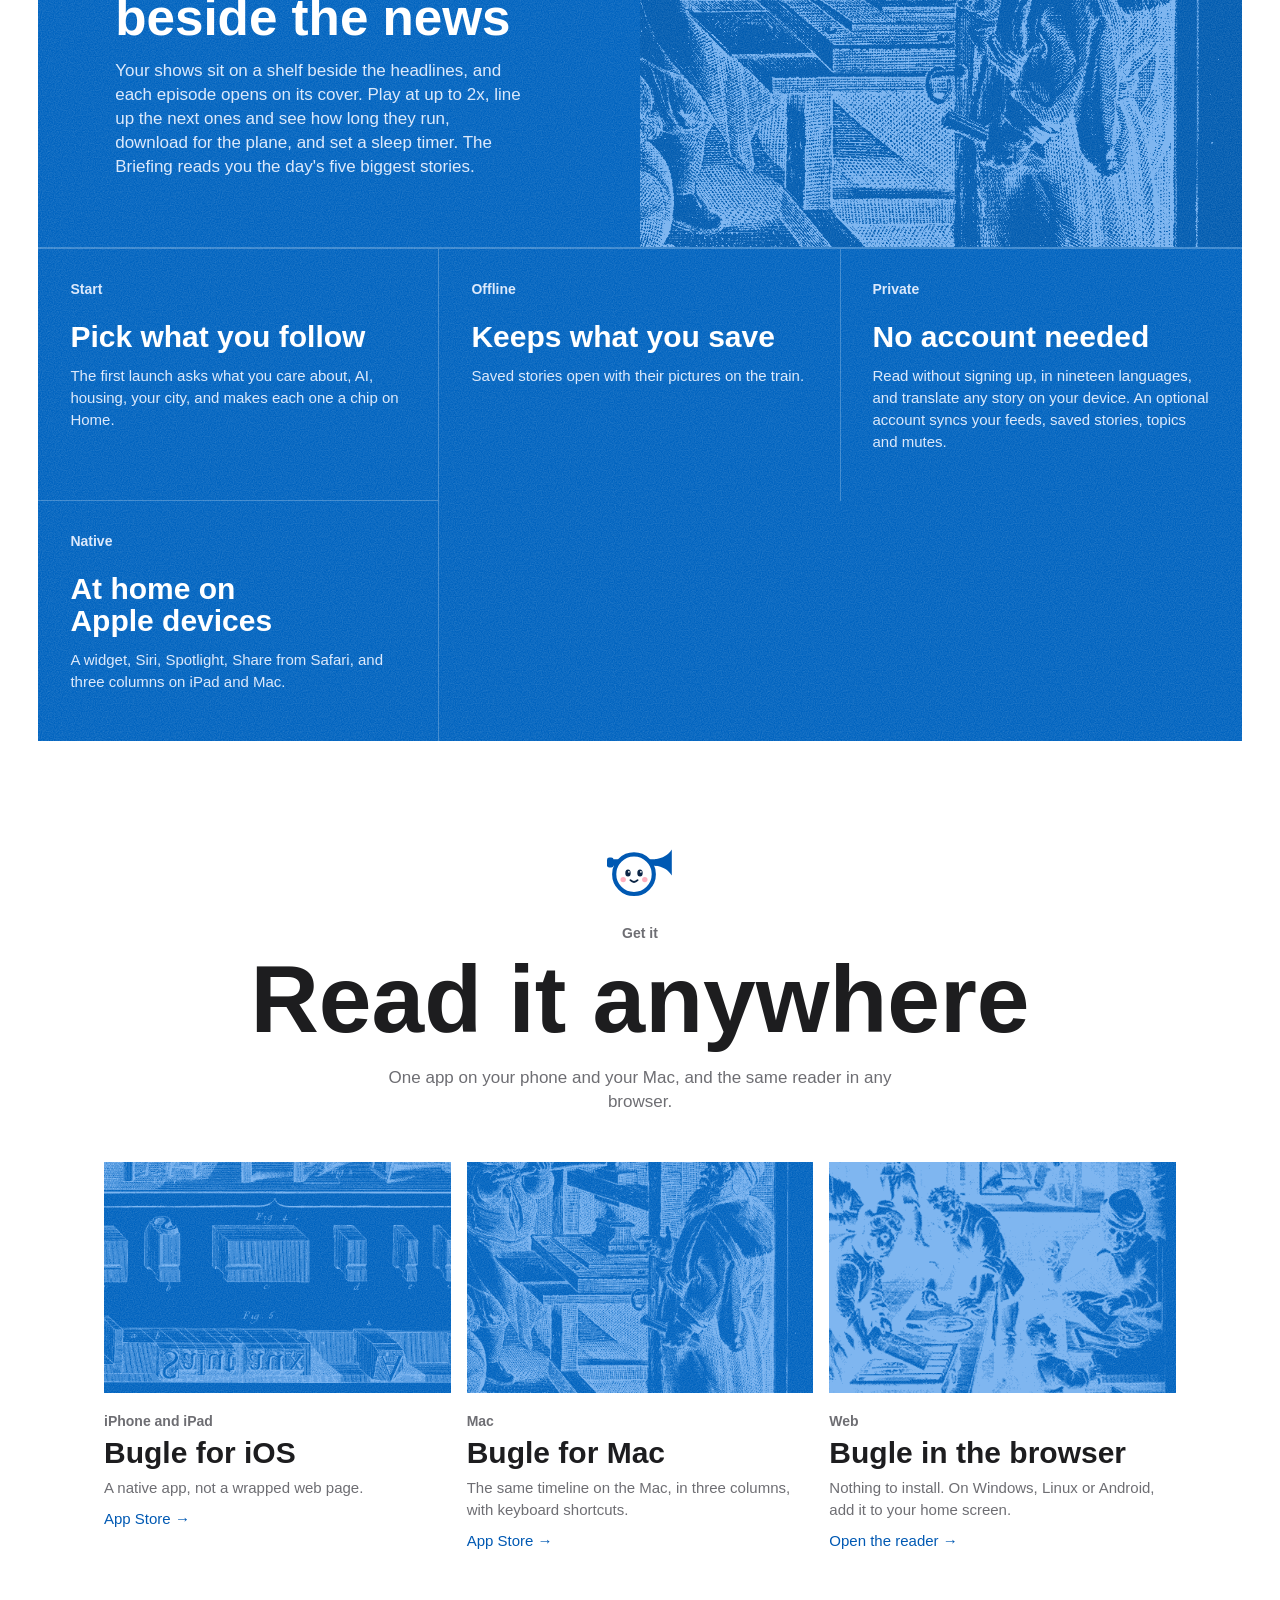
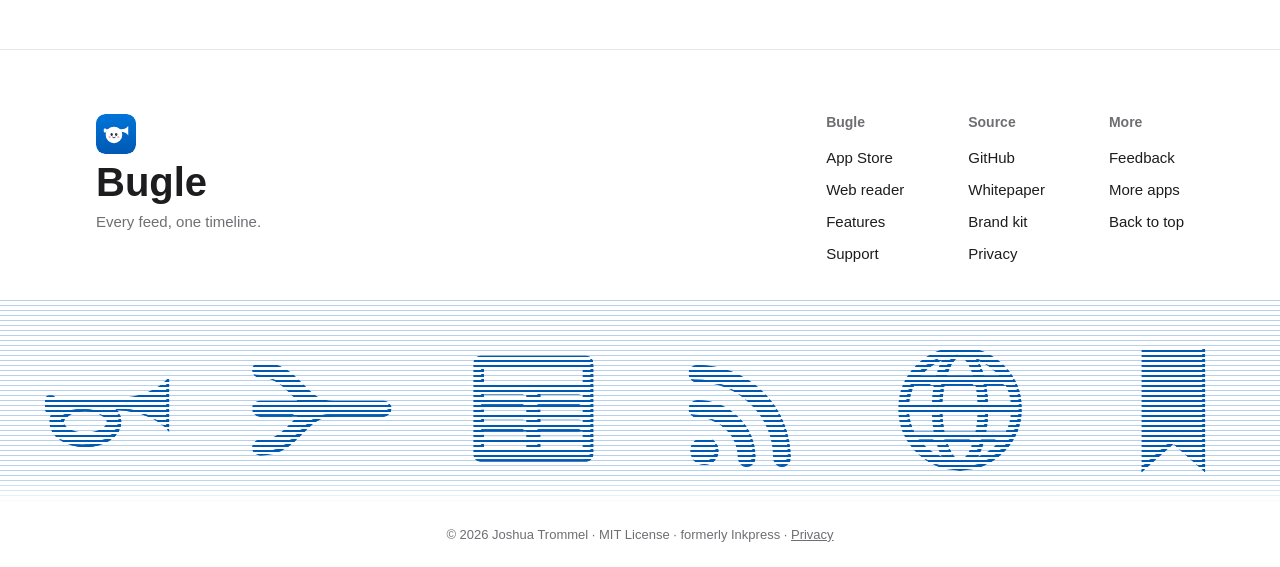
==== commit 78d7249c: "Landing: live story cards behind the hero, iframe demo removed Today's BBC, NPR and Guardian headlin" ====
--- a/web/index.html
+++ b/web/index.html
@@ -23,7 +23,8 @@
 <meta name="twitter:card" content="summary_large_image">
 <meta name="twitter:image" content="https://bugle.jaybulb.com/og.png?v=4">
 <link rel="stylesheet" href="tokens.css">
-<link rel="stylesheet" href="landing.css?v=7">
+<link rel="stylesheet" href="landing.css?v=9">
+<link rel="stylesheet" href="hero.css?v=1">
 </head>
 <body>
 
@@ -44,7 +45,8 @@
      L'Operation de la casse (CC0, Getty), all via Wikimedia Commons. Crops of one print are reused, never the same crop. -->
 <main id="top">
 <section class="hero">
-  <div class="wrap center">
+  <div class="hero-bg" aria-hidden="true" inert><div class="wall" id="swall"></div></div>
+  <div class="wrap center hero-copy">
     <img class="hero-mascot" src="mascot.svg?v=2" alt="" width="112" height="112">
     <h1>Every feed, one timeline.</h1>
     <p class="lead">Blogs, papers, Hacker News, podcasts. Everything you follow runs into one list, the day's biggest stories first.</p>
@@ -53,14 +55,6 @@
       <a class="btn btn-ghost" href="read.html">Read in the browser</a>
     </div>
     <p class="fine">iPhone, iPad and Mac. Free. No account needed.</p>
-  </div>
-
-  <div class="demo-wrap reveal">
-    <div class="stage">
-      <div class="art stage-art" style="--img: url(art/sculptura.png)" aria-hidden="true"></div>
-      <iframe class="reader" src="read.html?embed" title="Bugle, live. Add a feed or pick an entry." loading="lazy"></iframe>
-    </div>
-    <p class="demo-hint">The real reader, live. Pick an entry, or paste a feed.</p>
   </div>
 </section>
 
@@ -116,7 +110,7 @@
     <div class="foot-brand"><img src="icon.svg?v=4" alt="" width="40" height="40"><b>Bugle</b><p>Every feed, one timeline.</p></div>
     <nav class="foot-cols" aria-label="Footer">
       <div><p class="label">Bugle</p><a href="https://apps.apple.com/app/id6787759999">App Store</a><a href="read.html">Web reader</a><a href="#features">Features</a><a href="support.html">Support</a></div>
-      <div><p class="label">Source</p><a href="https://github.com/nulljosh/labs/tree/main/bugle">GitHub</a><a href="https://github.com/nulljosh/labs/blob/main/bugle/WHITEPAPER.md">Whitepaper</a><a href="https://github.com/nulljosh/labs/blob/main/bugle/brand/BRAND.md">Brand kit</a><a href="privacy.html">Privacy</a></div>
+      <div><p class="label">Source</p><a href="https://github.com/nulljosh/bugle">GitHub</a><a href="https://github.com/nulljosh/bugle/blob/main/WHITEPAPER.md">Whitepaper</a><a href="https://github.com/nulljosh/bugle/blob/main/brand/BRAND.md">Brand kit</a><a href="privacy.html">Privacy</a></div>
       <div><p class="label">More</p><a href="mailto:trommatic@icloud.com?subject=Bugle">Feedback</a><a href="https://jaybulb.com">More apps</a><a href="#top">Back to top</a></div>
     </nav>
   </div>
@@ -124,6 +118,7 @@
   <p class="legal">&copy; 2026 Joshua Trommel &middot; MIT License &middot; formerly Inkpress &middot; <a href="privacy.html">Privacy</a></p>
 </footer>
 <script src="footer-band.js?v=7" defer></script>
+<script src="hero.js?v=1" defer></script>
 
 <script>
 // fade sections in as they scroll into view
--- a/web/landing.css
+++ b/web/landing.css
@@ -47,12 +47,6 @@
 .center .cta { justify-content: center; }
 .fine { margin-top: var(--sp-3); font-size: var(--size-footnote); line-height: 16px; color: var(--sub); }
 
-/* the live reader on a blue stage: the real read.html, no frame around it */
-.demo-wrap { margin: var(--sp-8) clamp(0px, 3vw, 44px) 0; }
-.stage { position: relative; overflow: hidden; background: var(--grain), var(--band); padding: clamp(24px, 6vw, 96px) clamp(12px, 7vw, 128px); }
-.stage-art { position: absolute; inset: 0; background: none; opacity: .5; }
-.reader { position: relative; display: block; width: 100%; max-width: 1040px; height: 620px; margin: 0 auto; border: 0; border-radius: var(--r-card); overflow: hidden; background: var(--bg); }
-.demo-hint { margin-top: var(--sp-3); font-size: var(--size-footnote); color: var(--sub); text-align: center; }
 
 /* The band: a print shop in halftone beside the section head, then the features as rows and ruled cells */
 .band { margin: 0 clamp(0px, 3vw, 44px); background: var(--grain), var(--band); color: #fff; overflow: hidden; }
@@ -97,14 +91,21 @@
 .foot-cols { display: flex; flex-wrap: wrap; gap: var(--sp-8); }
 .foot-cols div { display: grid; gap: var(--sp-2); align-content: start; }
 .foot-cols .label { margin-bottom: var(--sp-2); }
-.foot-cols a { color: var(--text); text-decoration: none; font-size: 15px; }
+/* Each link is a 44px tap target; the negative margin keeps the 24px line pitch. */
+.foot-cols a { display: flex; align-items: center; min-height: 44px; margin: -10px 0; color: var(--text); text-decoration: none; font-size: 15px; }
 .foot-cols a:hover { color: var(--accent); }
-.word-band { color: var(--accent); position: relative; width: 100vw; margin: var(--sp-6) 0 0 calc(50% - 50vw); height: clamp(160px, 24vw, 340px); }
+.word-band { color: var(--accent); position: relative; width: 100vw; margin: var(--sp-6) 0 0 calc(50% - 50vw); height: clamp(120px, 16vw, 220px); }
 .word-canvas { position: absolute; inset: 0; width: 100%; height: 100%; display: none; }
 .word-band.live .word-canvas { display: block; }
-@media (max-width: 600px) { .word-band { height: 260px; } }
 .legal { margin-top: var(--sp-5); font-size: var(--size-footnote); line-height: 16px; color: var(--sub); text-align: center; }
 .legal a { color: inherit; }
+@media (max-width: 600px) {
+  .foot { padding-top: var(--sp-7); }
+  .foot-top { row-gap: var(--sp-5); }
+  .foot-brand { display: flex; flex-wrap: wrap; align-items: center; gap: var(--sp-2) var(--sp-3); }
+  .foot-brand p { flex-basis: 100%; }
+  .foot-cols div { gap: 0; }
+}
 
 .js .reveal { opacity: 0; transform: translateY(16px); transition: opacity .5s ease, transform .5s ease; }
 .js .reveal.in { opacity: 1; transform: none; }
@@ -119,7 +120,6 @@
   .cell:nth-child(2n) { border-right: 0; }
   .cell:nth-last-child(-n+2) { border-bottom: 0; }
   .prods { grid-template-columns: 1fr; gap: var(--sp-6); }
-  .reader { height: 680px; }
 }
 @media (max-width: 600px) {
   .nav-links, .nav-get { display: none; }
--- a/web/hero.css
+++ b/web/hero.css
@@ -0,0 +1,23 @@
+/* Hero: Bugle's own timeline behind the copy, live headlines in story cards, blended into the page; parallax in hero.js. */
+.hero { position: relative; isolation: isolate; overflow: hidden; min-height: calc(100svh - 56px); display: grid; align-items: center; padding: var(--sp-8) 0; }
+.hero-copy { position: relative; z-index: 2; }
+.hero::before { content: ""; position: absolute; inset: 0; z-index: 1; pointer-events: none; background: radial-gradient(ellipse 58% 48% at 50% 50%, var(--bg) 50%, transparent 100%); }
+.hero::after { content: ""; position: absolute; left: 0; right: 0; bottom: 0; height: 28%; z-index: 1; pointer-events: none; background: linear-gradient(transparent, var(--bg)); }
+.hero-bg { position: absolute; inset: 0; z-index: 0; pointer-events: none; transform: translate3d(0, var(--py, 0), 0); will-change: transform; }
+.wall { height: 100%; max-width: 1440px; margin: 0 auto; padding: var(--sp-6); display: grid; grid-template-columns: repeat(3, 1fr); grid-auto-rows: 210px; gap: var(--sp-5); align-content: center; opacity: .72; }
+.sc { background: var(--surface); border: 1px solid var(--line); border-radius: var(--r-group); padding: var(--sp-4) var(--sp-5); overflow: hidden; display: grid; grid-template-rows: auto 1fr auto auto; gap: var(--sp-3); }
+.sc-head { display: flex; align-items: center; gap: var(--sp-2); font-size: 13px; font-weight: 600; color: var(--sub); }
+.sc-head i { width: 8px; height: 8px; border-radius: 50%; background: var(--accent); }
+.sc.new .sc-head i { animation: sc-pulse 1s ease-in-out 2; }
+.sc-head time { margin-left: auto; font-variant-numeric: tabular-nums; }
+.sc-title { font-size: 19px; line-height: 25px; font-weight: 700; letter-spacing: -.01em; color: var(--text); display: -webkit-box; -webkit-line-clamp: 3; -webkit-box-orient: vertical; overflow: hidden; transition: opacity .3s ease, transform .3s ease; }
+.sc.out .sc-title { opacity: 0; transform: translateY(-6px); }
+.sc-bar { display: flex; gap: 2px; height: 8px; border-radius: var(--r-pill); overflow: hidden; background: var(--line); }
+.sc-bar span { transition: flex-grow .6s ease; }
+.sc-bar .l { background: #0074D9; } .sc-bar .c { background: color-mix(in srgb, var(--sub) 60%, transparent); } .sc-bar .r { background: #d70015; }
+.sc-meta { font-size: 13px; line-height: 16px; color: var(--sub); font-variant-numeric: tabular-nums; }
+@keyframes sc-pulse { 50% { transform: scale(1.6); opacity: .5; } }
+@media (max-width: 900px) { .wall { grid-template-columns: repeat(2, 1fr); } }
+@media (max-width: 560px) { .wall { grid-template-columns: 1fr; padding: var(--sp-4); grid-auto-rows: 190px; opacity: .5; } .hero::before { background: radial-gradient(ellipse 120% 46% at 50% 50%, var(--bg) 62%, transparent 100%); } }
+@media (prefers-reduced-motion: reduce) { .sc-title, .sc-bar span { transition: none; } .sc.new .sc-head i { animation: none; } }
+@media (max-width: 600px) { .nav { grid-template-columns: auto 1fr; } .nav-brand { grid-column: 1; } .nav-end { grid-column: 2; justify-self: end; } }
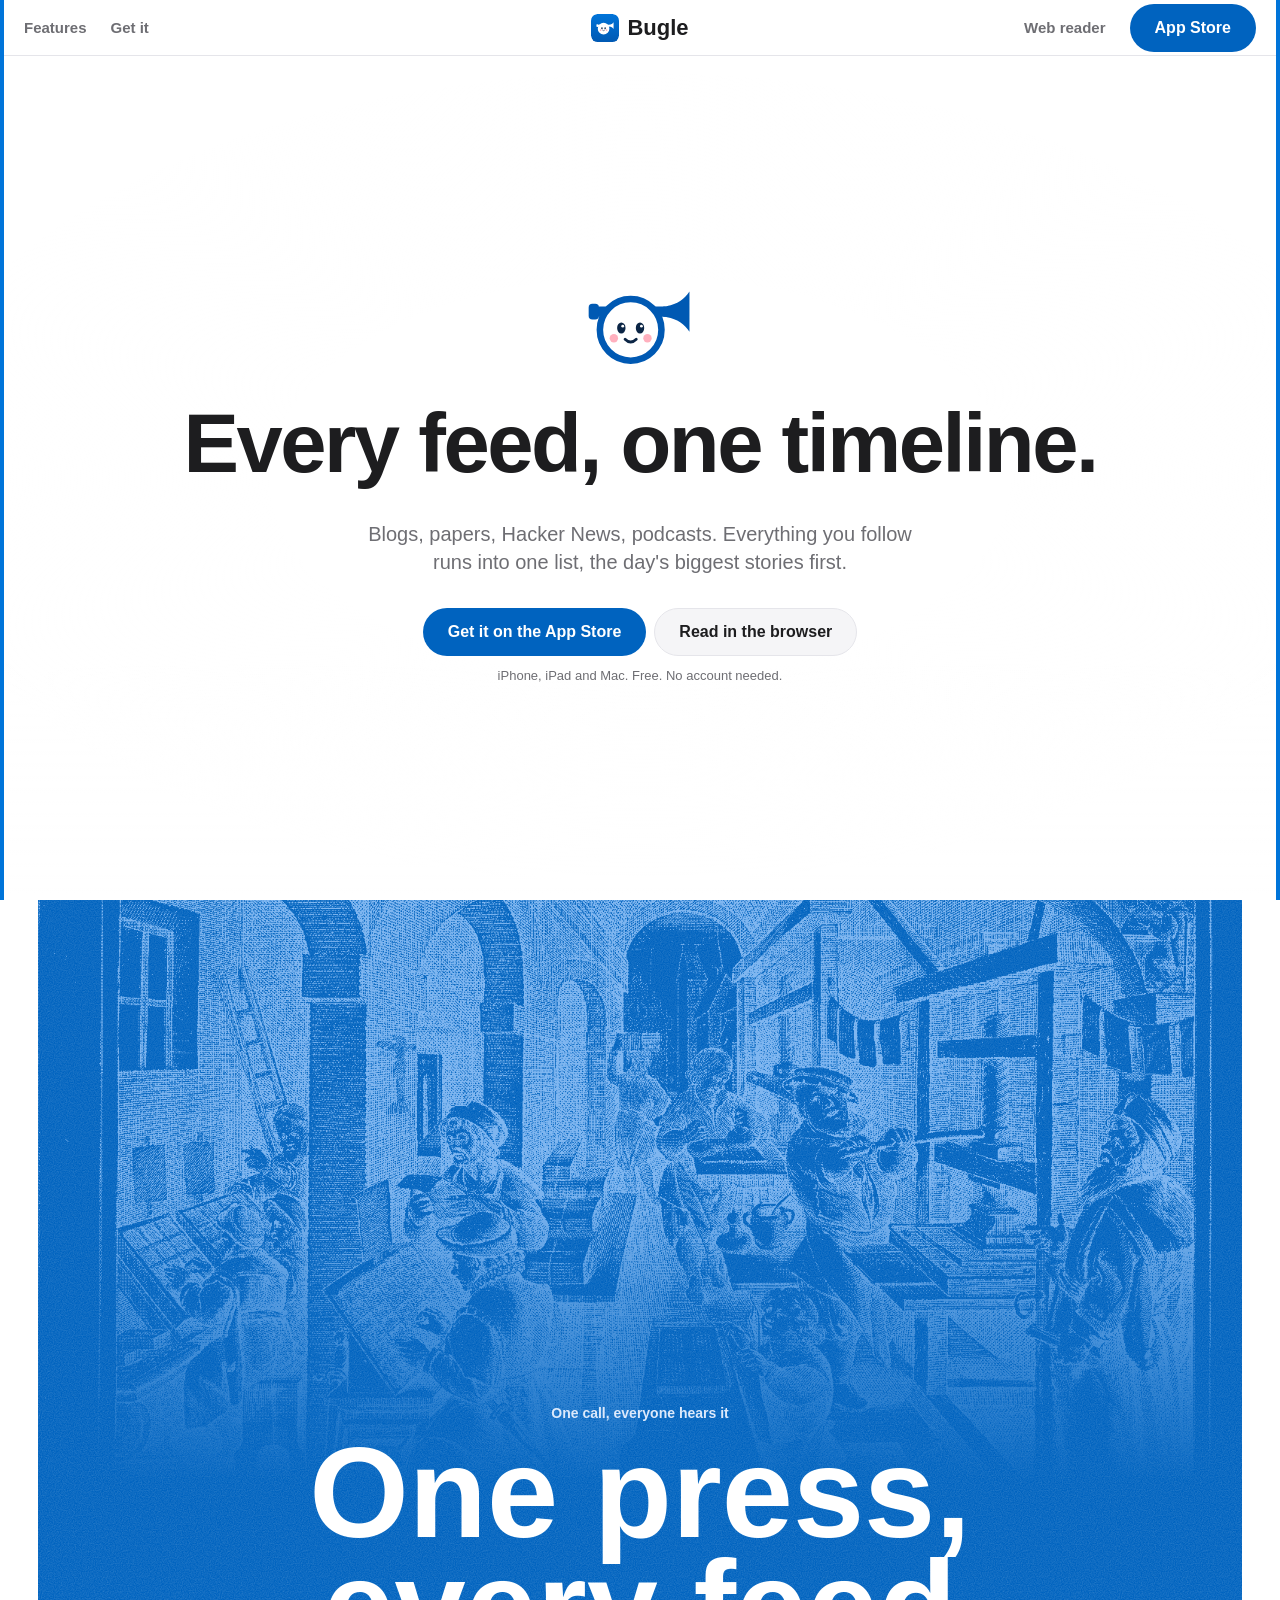
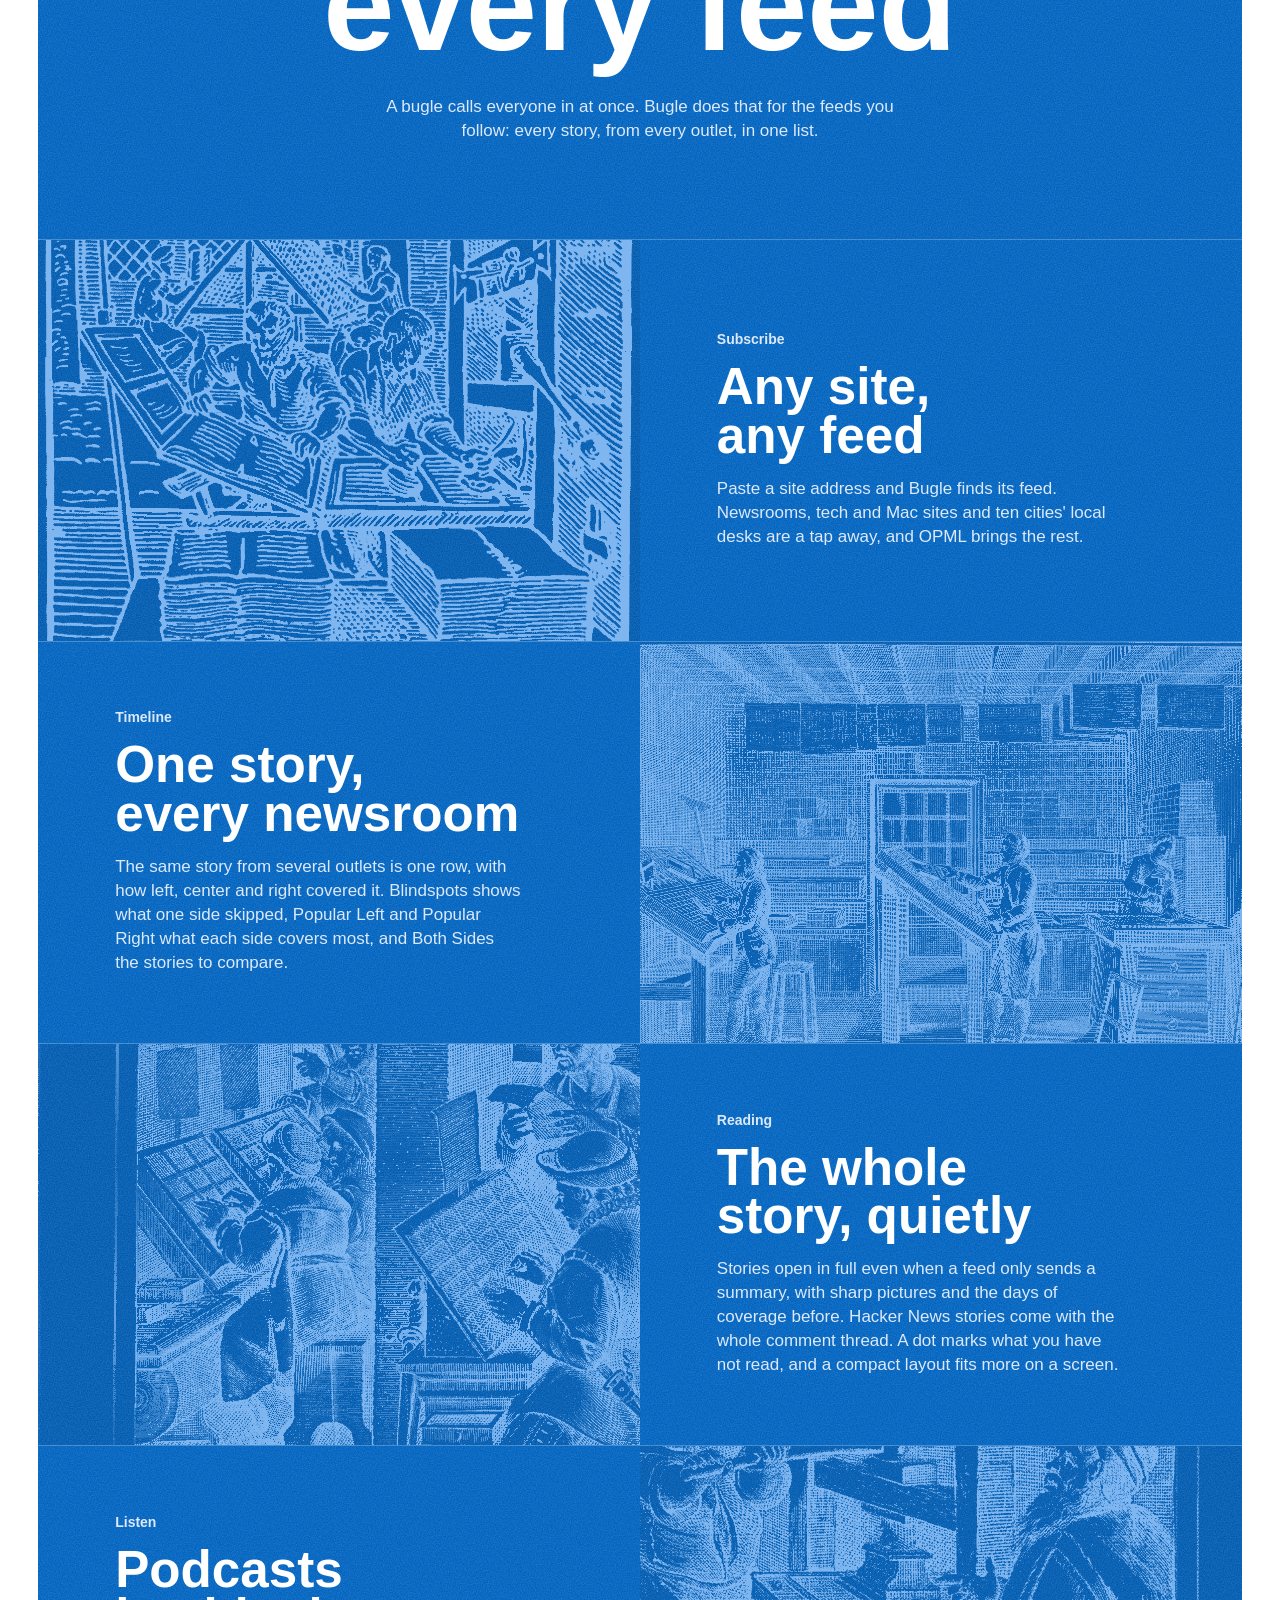
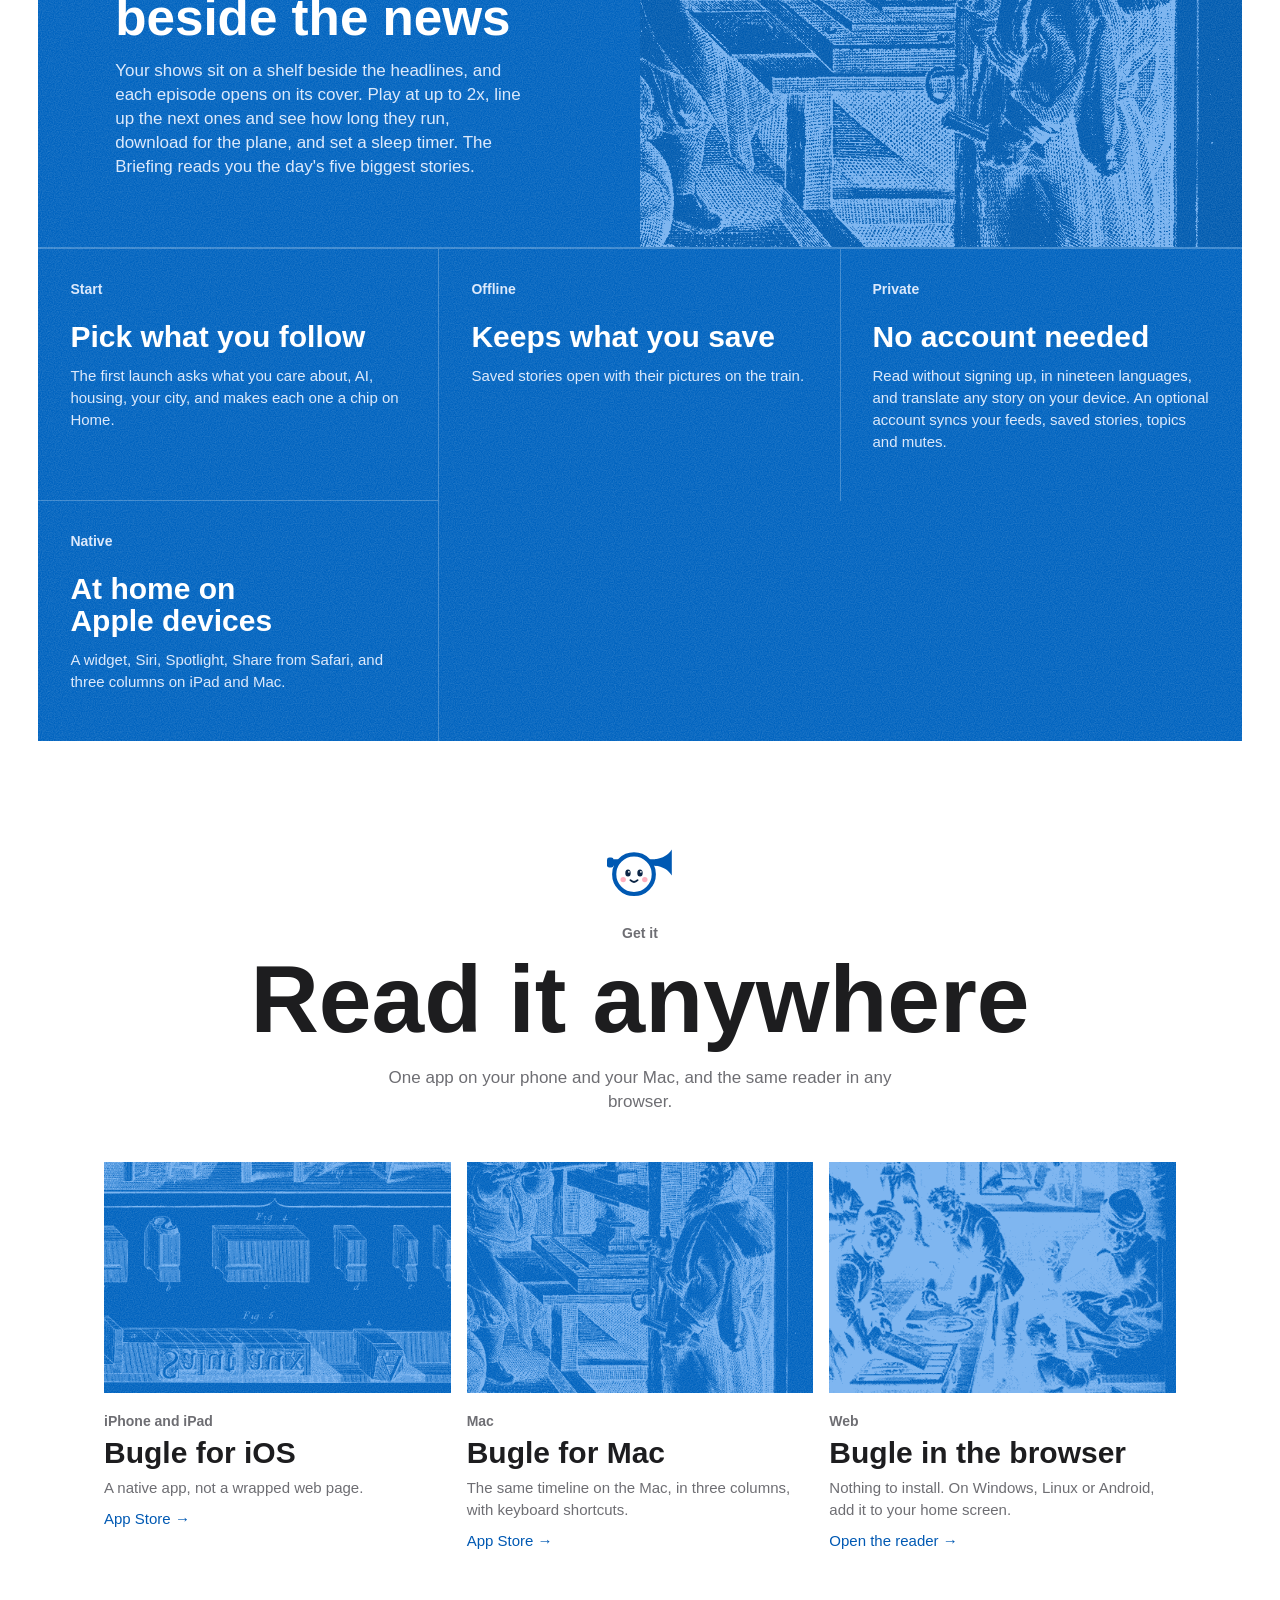
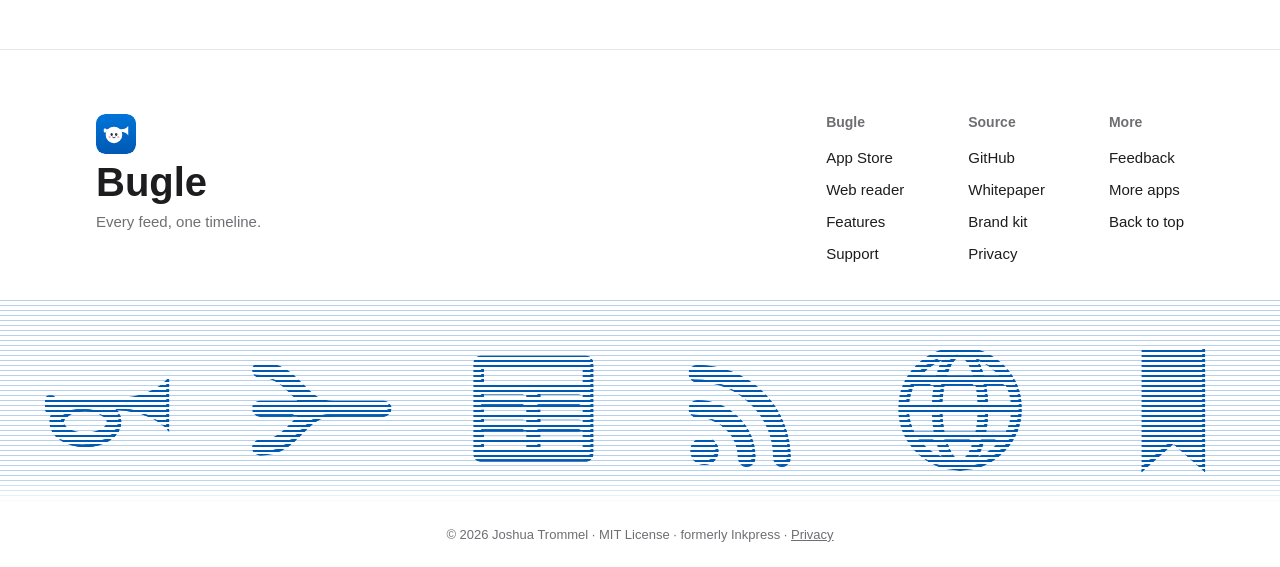
==== commit b38ea1cc: "Hero: three big stories with real photos, no invented numbers Co-Authored-By: Claude Opus 5.5 <norep" ====
--- a/web/index.html
+++ b/web/index.html
@@ -24,7 +24,7 @@
 <meta name="twitter:image" content="https://bugle.jaybulb.com/og.png?v=4">
 <link rel="stylesheet" href="tokens.css">
 <link rel="stylesheet" href="landing.css?v=9">
-<link rel="stylesheet" href="hero.css?v=1">
+<link rel="stylesheet" href="hero.css?v=7.19.0">
 </head>
 <body>
 
@@ -118,7 +118,7 @@
   <p class="legal">&copy; 2026 Joshua Trommel &middot; MIT License &middot; formerly Inkpress &middot; <a href="privacy.html">Privacy</a></p>
 </footer>
 <script src="footer-band.js?v=7" defer></script>
-<script src="hero.js?v=1" defer></script>
+<script src="hero.js?v=7.19.0" defer></script>
 
 <script>
 // fade sections in as they scroll into view
--- a/web/hero.css
+++ b/web/hero.css
@@ -1,23 +1,17 @@
-/* Hero: Bugle's own timeline behind the copy, live headlines in story cards, blended into the page; parallax in hero.js. */
+/* Hero: Bugle's front page behind the copy, three big stories with photos, blended into the page; parallax in hero.js. */
 .hero { position: relative; isolation: isolate; overflow: hidden; min-height: calc(100svh - 56px); display: grid; align-items: center; padding: var(--sp-8) 0; }
 .hero-copy { position: relative; z-index: 2; }
 .hero::before { content: ""; position: absolute; inset: 0; z-index: 1; pointer-events: none; background: radial-gradient(ellipse 58% 48% at 50% 50%, var(--bg) 50%, transparent 100%); }
 .hero::after { content: ""; position: absolute; left: 0; right: 0; bottom: 0; height: 28%; z-index: 1; pointer-events: none; background: linear-gradient(transparent, var(--bg)); }
 .hero-bg { position: absolute; inset: 0; z-index: 0; pointer-events: none; transform: translate3d(0, var(--py, 0), 0); will-change: transform; }
-.wall { height: 100%; max-width: 1440px; margin: 0 auto; padding: var(--sp-6); display: grid; grid-template-columns: repeat(3, 1fr); grid-auto-rows: 210px; gap: var(--sp-5); align-content: center; opacity: .72; }
-.sc { background: var(--surface); border: 1px solid var(--line); border-radius: var(--r-group); padding: var(--sp-4) var(--sp-5); overflow: hidden; display: grid; grid-template-rows: auto 1fr auto auto; gap: var(--sp-3); }
-.sc-head { display: flex; align-items: center; gap: var(--sp-2); font-size: 13px; font-weight: 600; color: var(--sub); }
-.sc-head i { width: 8px; height: 8px; border-radius: 50%; background: var(--accent); }
-.sc.new .sc-head i { animation: sc-pulse 1s ease-in-out 2; }
-.sc-head time { margin-left: auto; font-variant-numeric: tabular-nums; }
-.sc-title { font-size: 19px; line-height: 25px; font-weight: 700; letter-spacing: -.01em; color: var(--text); display: -webkit-box; -webkit-line-clamp: 3; -webkit-box-orient: vertical; overflow: hidden; transition: opacity .3s ease, transform .3s ease; }
-.sc.out .sc-title { opacity: 0; transform: translateY(-6px); }
-.sc-bar { display: flex; gap: 2px; height: 8px; border-radius: var(--r-pill); overflow: hidden; background: var(--line); }
-.sc-bar span { transition: flex-grow .6s ease; }
-.sc-bar .l { background: #0074D9; } .sc-bar .c { background: color-mix(in srgb, var(--sub) 60%, transparent); } .sc-bar .r { background: #d70015; }
-.sc-meta { font-size: 13px; line-height: 16px; color: var(--sub); font-variant-numeric: tabular-nums; }
-@keyframes sc-pulse { 50% { transform: scale(1.6); opacity: .5; } }
+.wall { height: 100%; max-width: 1440px; margin: 0 auto; padding: var(--sp-6); display: grid; grid-template-columns: repeat(3, 1fr); gap: var(--sp-5); opacity: .9; }
+.sc { position: relative; overflow: hidden; border-radius: var(--r-group); background: var(--line); padding: var(--sp-5); display: flex; flex-direction: column; gap: var(--sp-2); }
+.sc img { position: absolute; inset: 0; width: 100%; height: 100%; object-fit: cover; transition: opacity .5s ease; }
+.sc::after { content: ""; position: absolute; inset: 0; background: linear-gradient(rgba(0, 0, 0, .72), transparent 46%); }
+.sc-src, .sc-title { position: relative; z-index: 1; color: #fff; transition: opacity .5s ease; }
+.sc-src { font-size: 13px; font-weight: 600; }
+.sc-title { font-size: 24px; line-height: 30px; font-weight: 700; letter-spacing: -.01em; display: -webkit-box; -webkit-line-clamp: 3; -webkit-box-orient: vertical; overflow: hidden; }
+.sc.out img, .sc.out .sc-src, .sc.out .sc-title { opacity: 0; }
 @media (max-width: 900px) { .wall { grid-template-columns: repeat(2, 1fr); } }
-@media (max-width: 560px) { .wall { grid-template-columns: 1fr; padding: var(--sp-4); grid-auto-rows: 190px; opacity: .5; } .hero::before { background: radial-gradient(ellipse 120% 46% at 50% 50%, var(--bg) 62%, transparent 100%); } }
-@media (prefers-reduced-motion: reduce) { .sc-title, .sc-bar span { transition: none; } .sc.new .sc-head i { animation: none; } }
+@media (max-width: 560px) { .wall { grid-template-columns: 1fr; padding: var(--sp-4); opacity: .6; } .hero::before { background: radial-gradient(ellipse 120% 46% at 50% 50%, var(--bg) 62%, transparent 100%); } }
 @media (max-width: 600px) { .nav { grid-template-columns: auto 1fr; } .nav-brand { grid-column: 1; } .nav-end { grid-column: 2; justify-self: end; } }
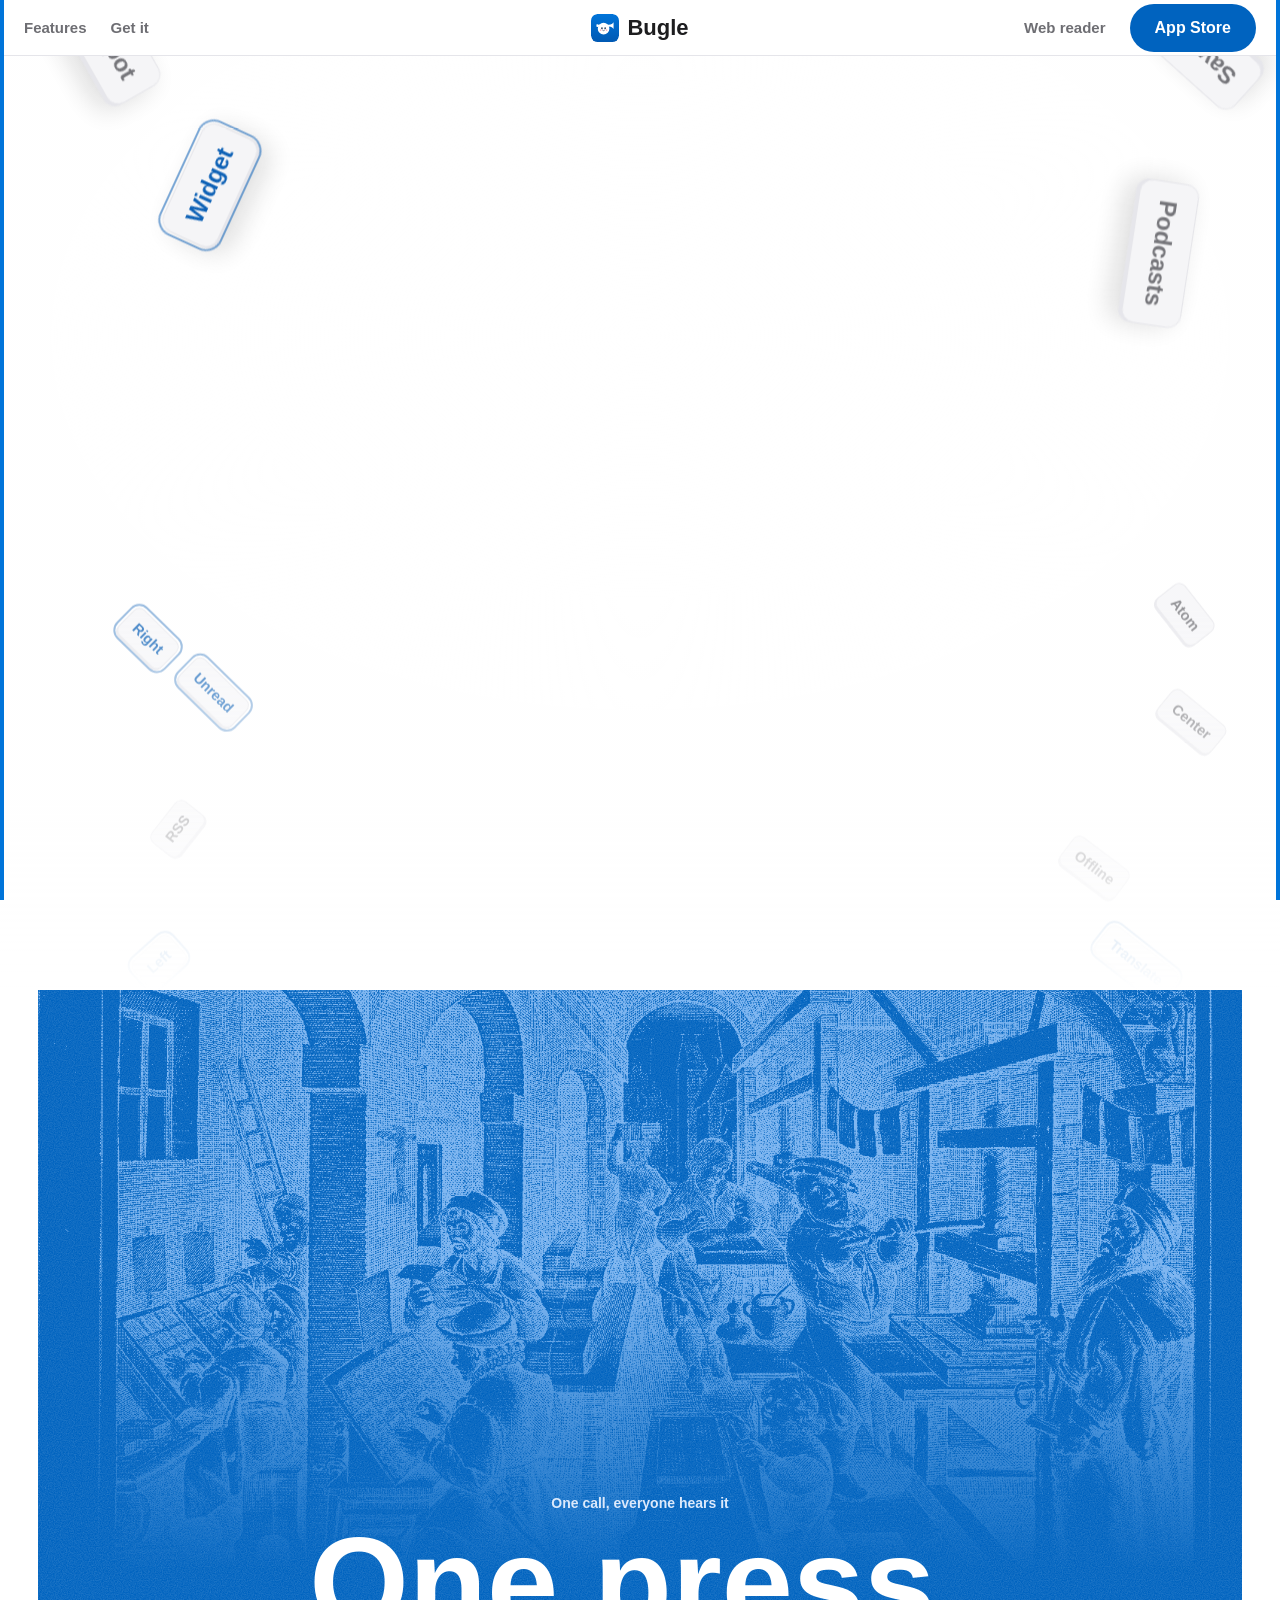
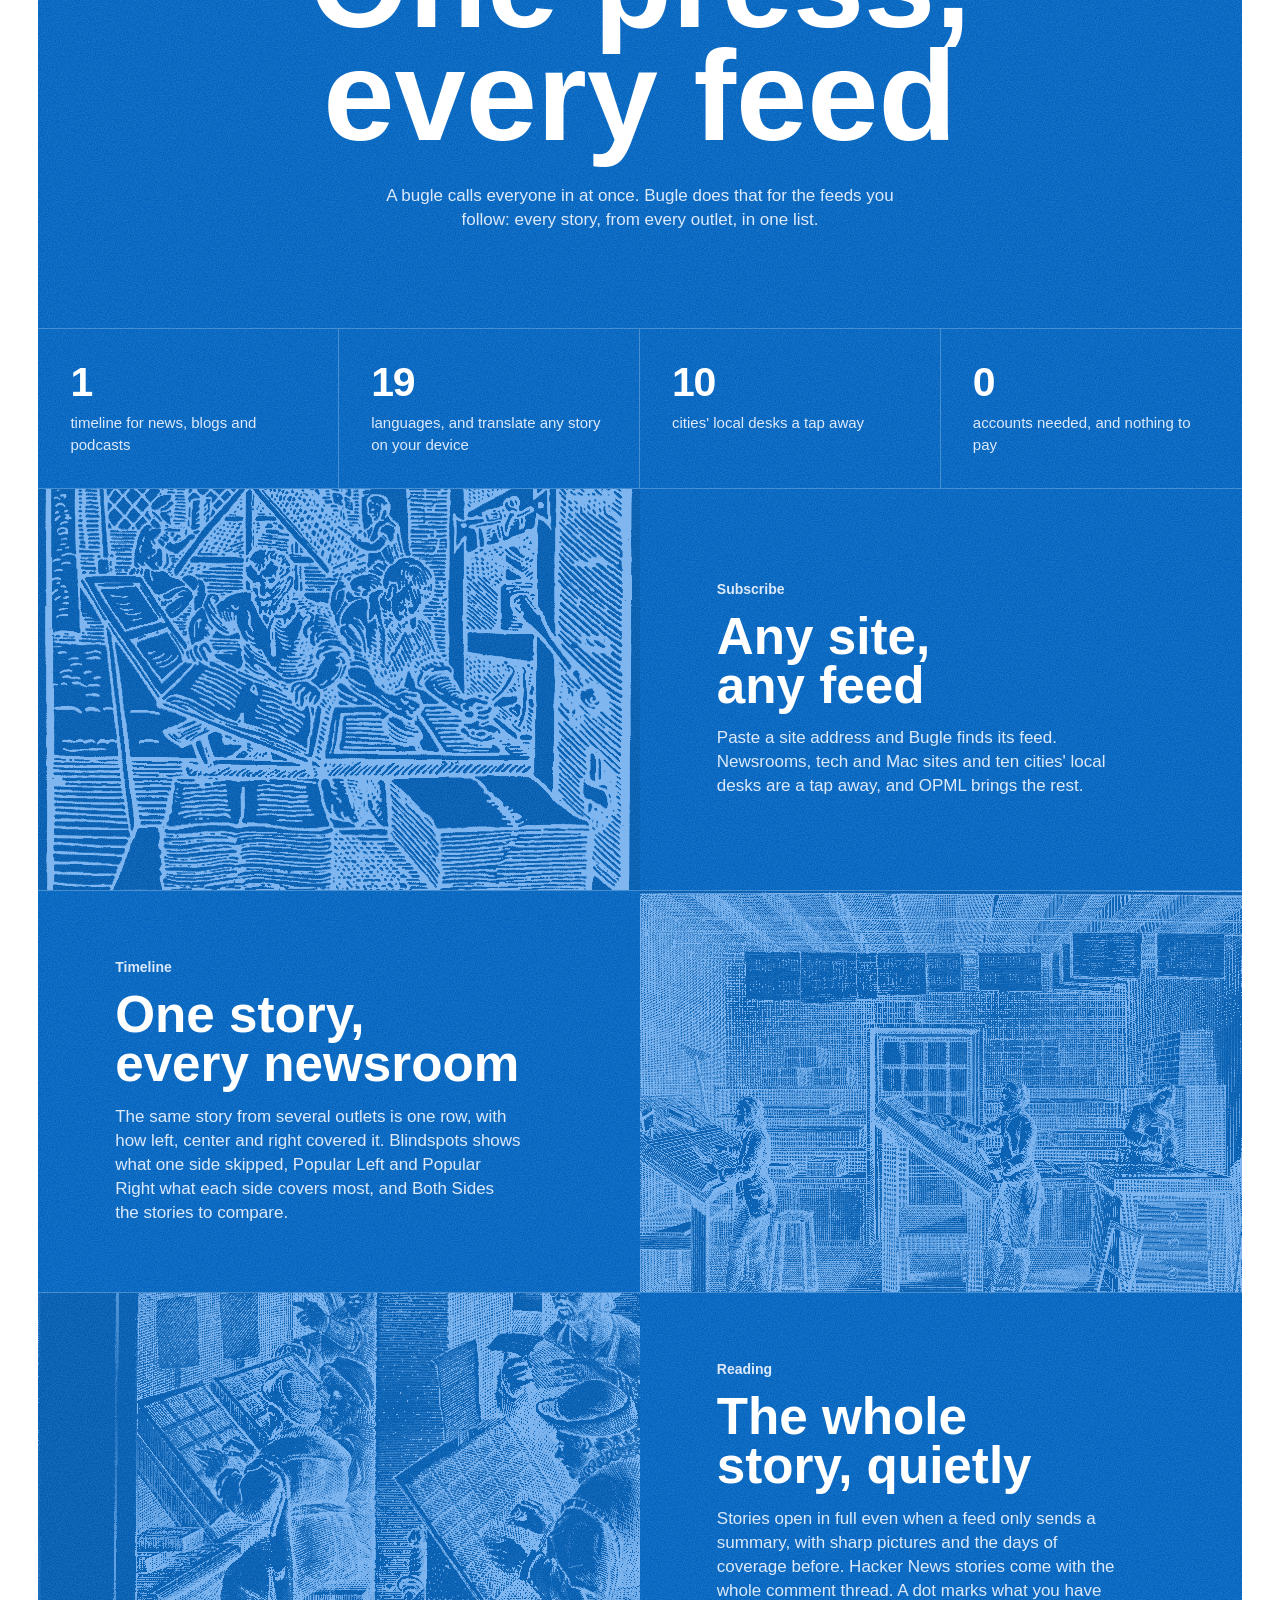
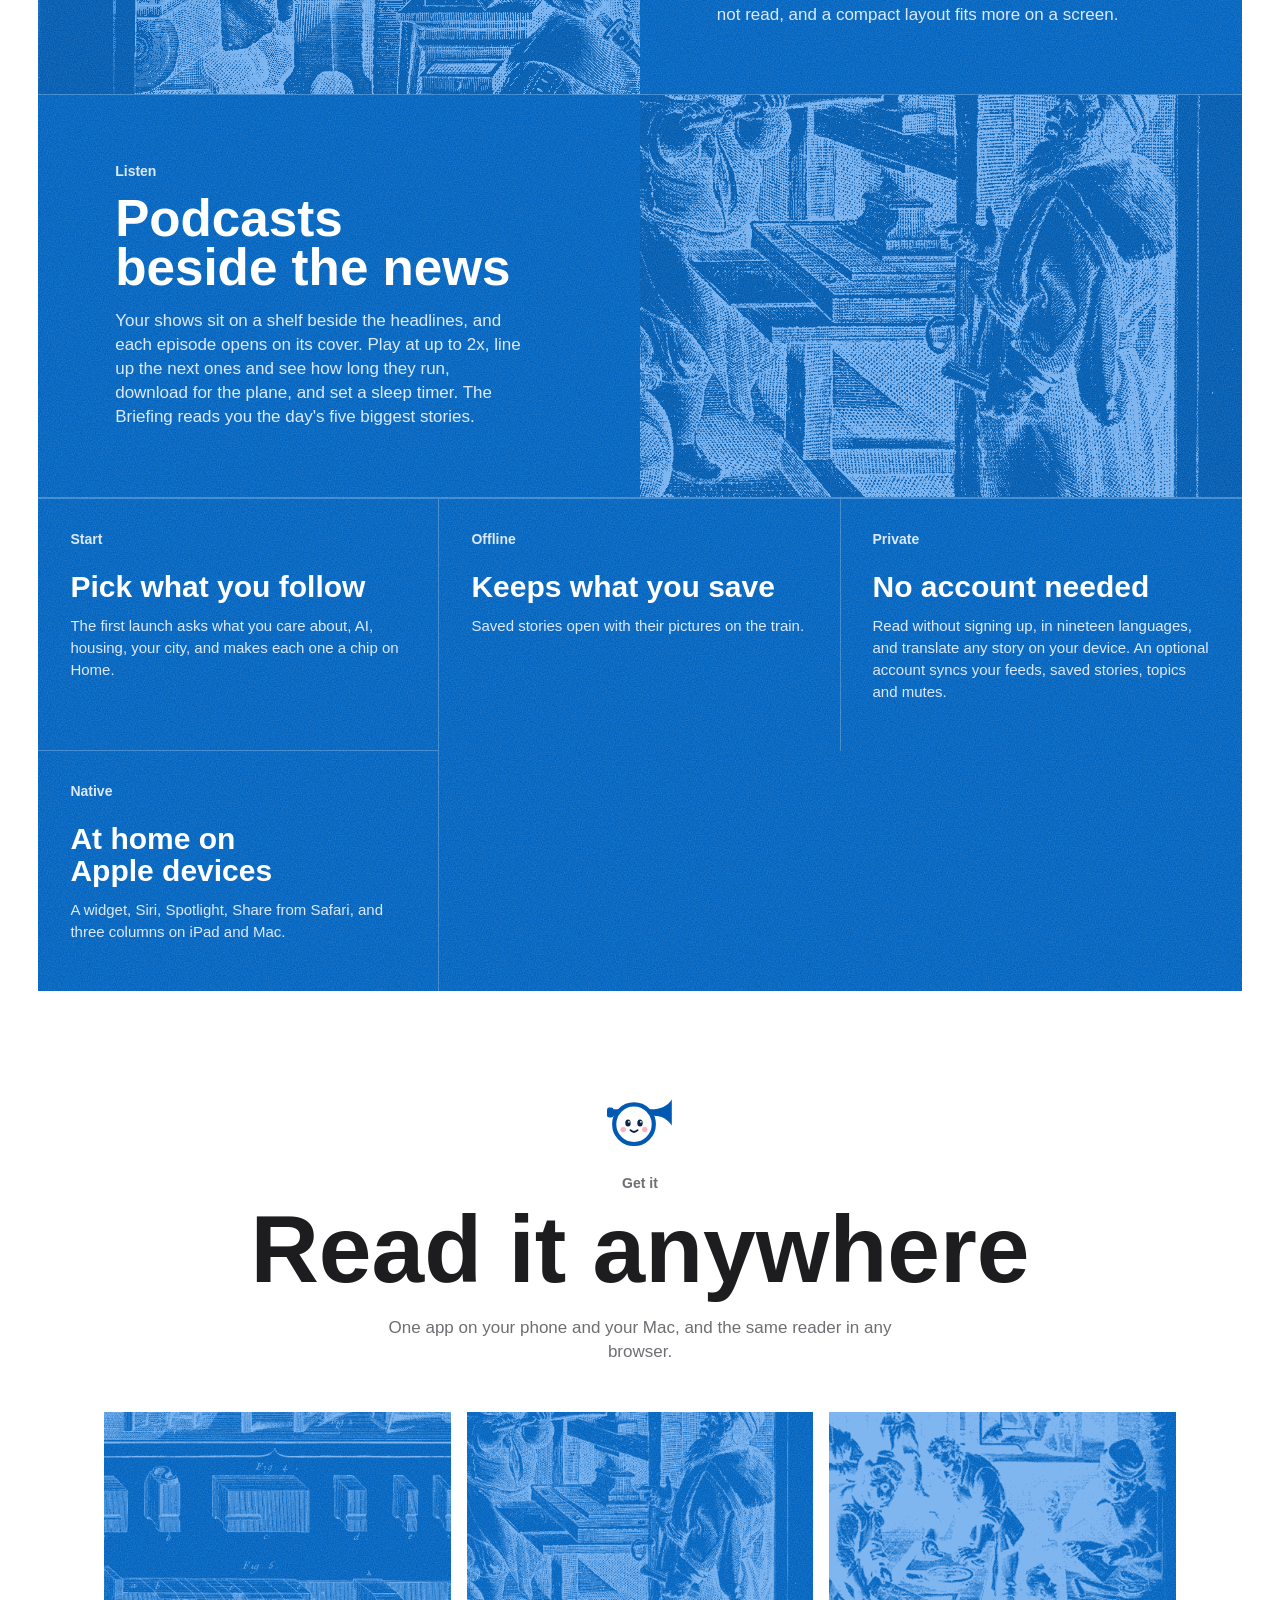
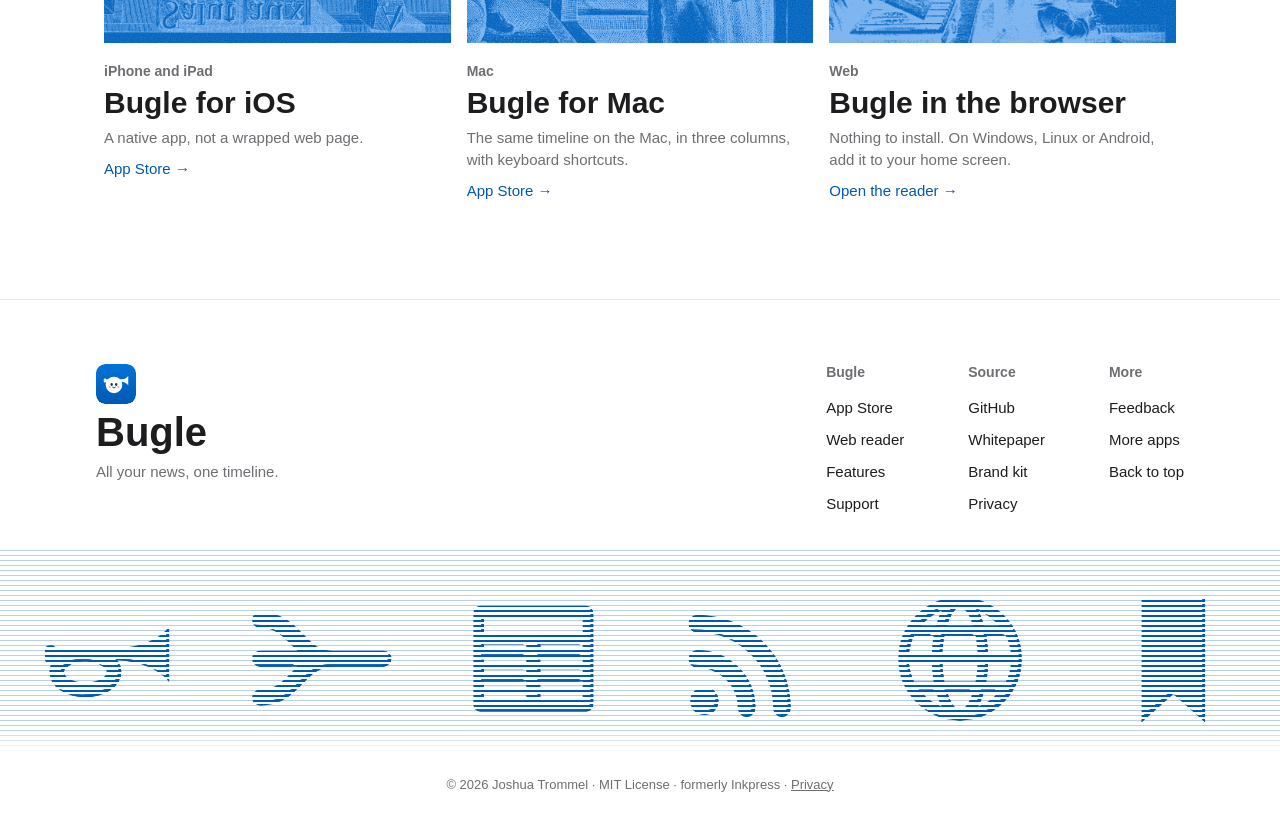
==== commit e67e4a92: "Bugle landing redesign after Keyrate and Plank, news-first SEO, App Store copy, PH notes Co-Authored" ====
--- a/web/index.html
+++ b/web/index.html
@@ -4,8 +4,8 @@
 <script>document.documentElement.classList.add('js')</script>
 <meta charset="UTF-8">
 <meta name="viewport" content="width=device-width, initial-scale=1.0, viewport-fit=cover">
-<title>Bugle. Every feed, one timeline.</title>
-<meta name="description" content="An RSS and Atom reader for iPhone, iPad, Mac and the web. Add any blog, paper or Hacker News, and read everything in one timeline, newest first. No account needed.">
+<title>Bugle News. All your news in one timeline.</title>
+<meta name="description" content="A free news app for iPhone, iPad, Mac and the web. Newspapers, blogs, Hacker News and podcasts in one timeline, with how left, center and right covered each story. An RSS and Atom reader too. No account needed.">
 <meta name="theme-color" content="#ffffff" media="(prefers-color-scheme: light)">
 <meta name="theme-color" content="#0e0d0d" media="(prefers-color-scheme: dark)">
 <link rel="canonical" href="https://bugle.jaybulb.com/">
@@ -16,15 +16,17 @@
 <meta name="apple-itunes-app" content="app-id=6787759999">
 <meta property="og:type" content="website">
 <meta property="og:site_name" content="Bugle">
-<meta property="og:title" content="Bugle. Every feed, one timeline.">
-<meta property="og:description" content="Add any blog, paper or Hacker News, and read everything in one timeline, newest first.">
+<meta property="og:title" content="Bugle News. All your news in one timeline.">
+<meta property="og:description" content="Newspapers, blogs, Hacker News and podcasts in one timeline, with how each side covered the story. Free, no account.">
 <meta property="og:url" content="https://bugle.jaybulb.com/">
 <meta property="og:image" content="https://bugle.jaybulb.com/og.png?v=4">
+<meta name="keywords" content="news app, RSS reader, Atom reader, news aggregator, podcast player, Hacker News reader, iPhone, iPad, Mac">
 <meta name="twitter:card" content="summary_large_image">
 <meta name="twitter:image" content="https://bugle.jaybulb.com/og.png?v=4">
 <link rel="stylesheet" href="tokens.css">
+<script type="application/ld+json">{"@context":"https://schema.org","@type":"SoftwareApplication","name":"Bugle News","applicationCategory":"NewsApplication","operatingSystem":"iOS, macOS, Web","description":"A news app and RSS reader: newspapers, blogs, Hacker News and podcasts in one timeline.","url":"https://bugle.jaybulb.com/","downloadUrl":"https://apps.apple.com/app/id6787759999","offers":{"@type":"Offer","price":"0","priceCurrency":"USD"},"author":{"@type":"Person","name":"Joshua Trommel"}}</script>
 <link rel="stylesheet" href="landing.css?v=9">
-<link rel="stylesheet" href="hero.css?v=7.19.0">
+<link rel="stylesheet" href="hero.css?v=8.0">
 </head>
 <body>
 
@@ -45,11 +47,12 @@
      L'Operation de la casse (CC0, Getty), all via Wikimedia Commons. Crops of one print are reused, never the same crop. -->
 <main id="top">
 <section class="hero">
-  <div class="hero-bg" aria-hidden="true" inert><div class="wall" id="swall"></div></div>
+  <div class="backdrop" aria-hidden="true" inert><div class="ground" id="board"></div></div>
+  <div class="sky" id="sky" aria-hidden="true" inert></div>
   <div class="wrap center hero-copy">
-    <img class="hero-mascot" src="mascot.svg?v=2" alt="" width="112" height="112">
-    <h1>Every feed, one timeline.</h1>
-    <p class="lead">Blogs, papers, Hacker News, podcasts. Everything you follow runs into one list, the day's biggest stories first.</p>
+    <img class="hero-mascot" src="mascot.svg?v=2" alt="" width="72" height="72">
+    <h1>All your news, one timeline.</h1>
+    <p class="lead">Newspapers, blogs, Hacker News and podcasts run into one list, the day's biggest stories first, with how each side covered them. An RSS and Atom reader too.</p>
     <div class="cta">
       <a class="btn btn-solid" href="https://apps.apple.com/app/id6787759999">Get it on the App Store</a>
       <a class="btn btn-ghost" href="read.html">Read in the browser</a>
@@ -66,6 +69,12 @@
       <h2>One press, every feed</h2>
       <p>A bugle calls everyone in at once. Bugle does that for the feeds you follow: every story, from every outlet, in one list.</p>
     </div>
+  </div>
+  <div class="facts reveal" aria-label="Bugle in numbers">
+    <div class="fact"><b>1</b><span>timeline for news, blogs and podcasts</span></div>
+    <div class="fact"><b>19</b><span>languages, and translate any story on your device</span></div>
+    <div class="fact"><b>10</b><span>cities' local desks a tap away</span></div>
+    <div class="fact"><b>0</b><span>accounts needed, and nothing to pay</span></div>
   </div>
   <div class="frows">
     <article class="frow reveal"><div class="art" style="--img: url(art/amman.png)" aria-hidden="true"></div><div><p class="label">Subscribe</p><h3>Any site, any feed</h3><p>Paste a site address and Bugle finds its feed. Newsrooms, tech and Mac sites and ten cities' local desks are a tap away, and OPML brings the rest.</p></div></article>
@@ -107,7 +116,7 @@
 
 <footer class="foot">
   <div class="foot-top">
-    <div class="foot-brand"><img src="icon.svg?v=4" alt="" width="40" height="40"><b>Bugle</b><p>Every feed, one timeline.</p></div>
+    <div class="foot-brand"><img src="icon.svg?v=4" alt="" width="40" height="40"><b>Bugle</b><p>All your news, one timeline.</p></div>
     <nav class="foot-cols" aria-label="Footer">
       <div><p class="label">Bugle</p><a href="https://apps.apple.com/app/id6787759999">App Store</a><a href="read.html">Web reader</a><a href="#features">Features</a><a href="support.html">Support</a></div>
       <div><p class="label">Source</p><a href="https://github.com/nulljosh/bugle">GitHub</a><a href="https://github.com/nulljosh/bugle/blob/main/WHITEPAPER.md">Whitepaper</a><a href="https://github.com/nulljosh/bugle/blob/main/brand/BRAND.md">Brand kit</a><a href="privacy.html">Privacy</a></div>
@@ -118,7 +127,7 @@
   <p class="legal">&copy; 2026 Joshua Trommel &middot; MIT License &middot; formerly Inkpress &middot; <a href="privacy.html">Privacy</a></p>
 </footer>
 <script src="footer-band.js?v=7" defer></script>
-<script src="hero.js?v=7.19.0" defer></script>
+<script src="hero.js?v=8.0" defer></script>
 
 <script>
 // fade sections in as they scroll into view
--- a/web/hero.css
+++ b/web/hero.css
@@ -1,17 +1,64 @@
-/* Hero: Bugle's front page behind the copy, three big stories with photos, blended into the page; parallax in hero.js. */
-.hero { position: relative; isolation: isolate; overflow: hidden; min-height: calc(100svh - 56px); display: grid; align-items: center; padding: var(--sp-8) 0; }
-.hero-copy { position: relative; z-index: 2; }
-.hero::before { content: ""; position: absolute; inset: 0; z-index: 1; pointer-events: none; background: radial-gradient(ellipse 58% 48% at 50% 50%, var(--bg) 50%, transparent 100%); }
-.hero::after { content: ""; position: absolute; left: 0; right: 0; bottom: 0; height: 28%; z-index: 1; pointer-events: none; background: linear-gradient(transparent, var(--bg)); }
-.hero-bg { position: absolute; inset: 0; z-index: 0; pointer-events: none; transform: translate3d(0, var(--py, 0), 0); will-change: transform; }
-.wall { height: 100%; max-width: 1440px; margin: 0 auto; padding: var(--sp-6); display: grid; grid-template-columns: repeat(3, 1fr); gap: var(--sp-5); opacity: .9; }
-.sc { position: relative; overflow: hidden; border-radius: var(--r-group); background: var(--line); padding: var(--sp-5); display: flex; flex-direction: column; gap: var(--sp-2); }
-.sc img { position: absolute; inset: 0; width: 100%; height: 100%; object-fit: cover; transition: opacity .5s ease; }
-.sc::after { content: ""; position: absolute; inset: 0; background: linear-gradient(rgba(0, 0, 0, .72), transparent 46%); }
-.sc-src, .sc-title { position: relative; z-index: 1; color: #fff; transition: opacity .5s ease; }
-.sc-src { font-size: 13px; font-weight: 600; }
-.sc-title { font-size: 24px; line-height: 30px; font-weight: 700; letter-spacing: -.01em; display: -webkit-box; -webkit-line-clamp: 3; -webkit-box-orient: vertical; overflow: hidden; }
-.sc.out img, .sc.out .sc-src, .sc.out .sc-title { opacity: 0; }
-@media (max-width: 900px) { .wall { grid-template-columns: repeat(2, 1fr); } }
-@media (max-width: 560px) { .wall { grid-template-columns: 1fr; padding: var(--sp-4); opacity: .6; } .hero::before { background: radial-gradient(ellipse 120% 46% at 50% 50%, var(--bg) 62%, transparent 100%); } }
-@media (max-width: 600px) { .nav { grid-template-columns: auto 1fr; } .nav-brand { grid-column: 1; } .nav-end { grid-column: 2; justify-self: end; } }
+/* Hero, after Keyrate and Plank: one scene in Bugle's own objects. A feed window lies tilted on the desk under the title and
+   fills with live stories, newest on top (hero.js). Loose source chips drift around it at three depths. hero.js moves every
+   layer at its own scroll speed and leans the scene away from the pointer. */
+.hero { position: relative; isolation: isolate; overflow: hidden; min-height: calc(100svh - 56px); display: flex; flex-direction: column; align-items: center;
+        padding: clamp(72px, 13vh, 144px) 0 calc(var(--u) * 11); --u: clamp(18px, 2.4vw, 30px); }
+.hero-copy { position: relative; z-index: 2; display: flex; flex-direction: column; align-items: center; }
+.hero h1 { font-size: clamp(44px, 7vw, 92px); letter-spacing: -.035em; line-height: 1.02; max-width: 12.5em; }
+.hero .lead { font-size: clamp(17px, 1.6vw, 20px); line-height: 1.5; margin-top: 20px; }
+.hero .cta { margin-top: 32px; }
+.hero .btn { height: 46px; padding: 0 22px; font-size: 16px; }
+
+.backdrop { position: absolute; inset: 0; z-index: 0; pointer-events: none; overflow: hidden;
+            -webkit-mask-image: linear-gradient(#000 80%, transparent); mask-image: linear-gradient(#000 80%, transparent); }
+.backdrop::after { content: ""; position: absolute; inset: 0;
+            background: radial-gradient(ellipse 46% 40% at 50% 30%, color-mix(in srgb, var(--bg) 94%, transparent),
+                        color-mix(in srgb, var(--bg) 55%, transparent) 70%, color-mix(in srgb, var(--bg) 10%, transparent)); }
+.ground { position: absolute; left: 0; right: 0; bottom: calc(var(--u) * -1.5); display: flex; justify-content: center; will-change: transform;
+          -webkit-mask-image: radial-gradient(ellipse 62% 80% at 50% 40%, #000 55%, transparent 100%);
+          mask-image: radial-gradient(ellipse 62% 80% at 50% 40%, #000 55%, transparent 100%); }
+.win { width: min(1180px, 120vw); transform: perspective(1500px) rotateX(38deg); transform-origin: 50% 100%;
+       background: var(--surface); border: 1px solid var(--line); border-radius: calc(var(--u) * .6);
+       box-shadow: 0 calc(var(--u) * .4) 0 var(--line), 0 40px 80px -30px rgba(0, 0, 0, .25); overflow: hidden; }
+.win-bar { display: flex; align-items: center; gap: calc(var(--u) * .5); padding: calc(var(--u) * .5) calc(var(--u) * .9); border-bottom: 1px solid var(--line);
+           font: 600 calc(var(--u) * .5)/1 var(--font); color: var(--sub); }
+.win-bar i { width: calc(var(--u) * .42); height: calc(var(--u) * .42); border-radius: 50%; background: var(--line); }
+.win-bar b { margin-left: calc(var(--u) * .3); font-weight: 700; color: var(--text); }
+.chips { margin-left: auto; display: flex; gap: calc(var(--u) * .25); }
+.chips span { padding: calc(var(--u) * .16) calc(var(--u) * .45); border-radius: 999px; border: 1px solid var(--line); }
+.chips span.on { background: var(--accent); border-color: var(--accent); color: #fff; }
+.rows { display: grid; align-content: start; min-height: calc(var(--u) * 13.4); }
+.row { display: flex; align-items: baseline; gap: calc(var(--u) * .6); padding: calc(var(--u) * .42) calc(var(--u) * .9); border-bottom: 1px solid var(--line);
+       font: 600 calc(var(--u) * .62)/1.25 var(--font); color: var(--text); animation: drop .5s ease both; }
+.row small { flex: none; width: calc(var(--u) * 5); font: 700 calc(var(--u) * .46)/1 var(--font); color: var(--accent); text-transform: none; }
+.row span { overflow: hidden; text-overflow: ellipsis; white-space: nowrap; }
+.row:first-child::before { content: ""; flex: none; width: calc(var(--u) * .32); height: calc(var(--u) * .32); border-radius: 50%; background: var(--accent); align-self: center; margin-right: calc(var(--u) * -.2); }
+@keyframes drop { from { opacity: 0; transform: translateY(calc(var(--u) * -.5)); } }
+
+.sky { position: absolute; inset: 0; z-index: 1; pointer-events: none; overflow: hidden;
+       -webkit-mask-image: linear-gradient(#000 58%, transparent); mask-image: linear-gradient(#000 58%, transparent); }
+.sky .layer { position: absolute; inset: 0; will-change: transform; }
+.tok { position: absolute; display: grid; place-items: center; height: var(--s); min-width: var(--s); padding: 0 calc(var(--s) * .3);
+       border-radius: calc(var(--s) * .22); background: var(--surface); border: 1px solid var(--line); box-shadow: 0 calc(var(--s) * .06) 0 var(--line);
+       font: 600 calc(var(--s) * .4)/1 var(--font); color: var(--sub); white-space: nowrap; user-select: none;
+       animation: drift ease-in-out infinite alternate; }
+.tok.hot { color: var(--accent); outline: 2px solid color-mix(in srgb, var(--accent) 55%, transparent); outline-offset: 2px; }
+.sky .far .tok { filter: blur(.8px); }
+.sky .near .tok { filter: drop-shadow(0 10px 14px rgba(0, 0, 0, .14)); }
+@keyframes drift { from { transform: translateY(-10px) rotate(var(--r)); } to { transform: translateY(10px) rotate(calc(var(--r) + 6deg)); } }
+
+/* facts, after Plank: four plain numbers straight from the app */
+.facts { display: grid; grid-template-columns: repeat(4, 1fr); border-top: 1px solid var(--band-line); }
+.fact { padding: var(--sp-6); border-right: 1px solid var(--band-line); }
+.fact:last-child { border-right: 0; }
+.fact b { display: block; font-size: clamp(32px, 3.2vw, 48px); line-height: 1.05; font-weight: 700; letter-spacing: -.03em; }
+.fact span { display: block; margin-top: var(--sp-2); color: var(--band-sub); font-size: 15px; line-height: 22px; }
+@media (max-width: 900px) { .facts { grid-template-columns: repeat(2, minmax(0, 1fr)); } .fact:nth-child(2) { border-right: 0; } .fact:nth-child(-n+2) { border-bottom: 1px solid var(--band-line); } }
+
+@media (max-width: 560px) {
+  .hero { --u: 4.6vw; padding-bottom: calc(var(--u) * 12); }
+  .win { width: 150vw; transform: perspective(900px) rotateX(32deg); }
+  .chips span:nth-child(n+3) { display: none; }
+}
+@media (prefers-reduced-motion: reduce) { .tok, .row { animation: none; } }
+@media (max-width: 600px) { .nav { grid-template-columns: auto 1fr; } .nav-brand { grid-column: 1; } .nav-end { grid-column: 2; justify-self: end; } .nav-links { display: none; } }
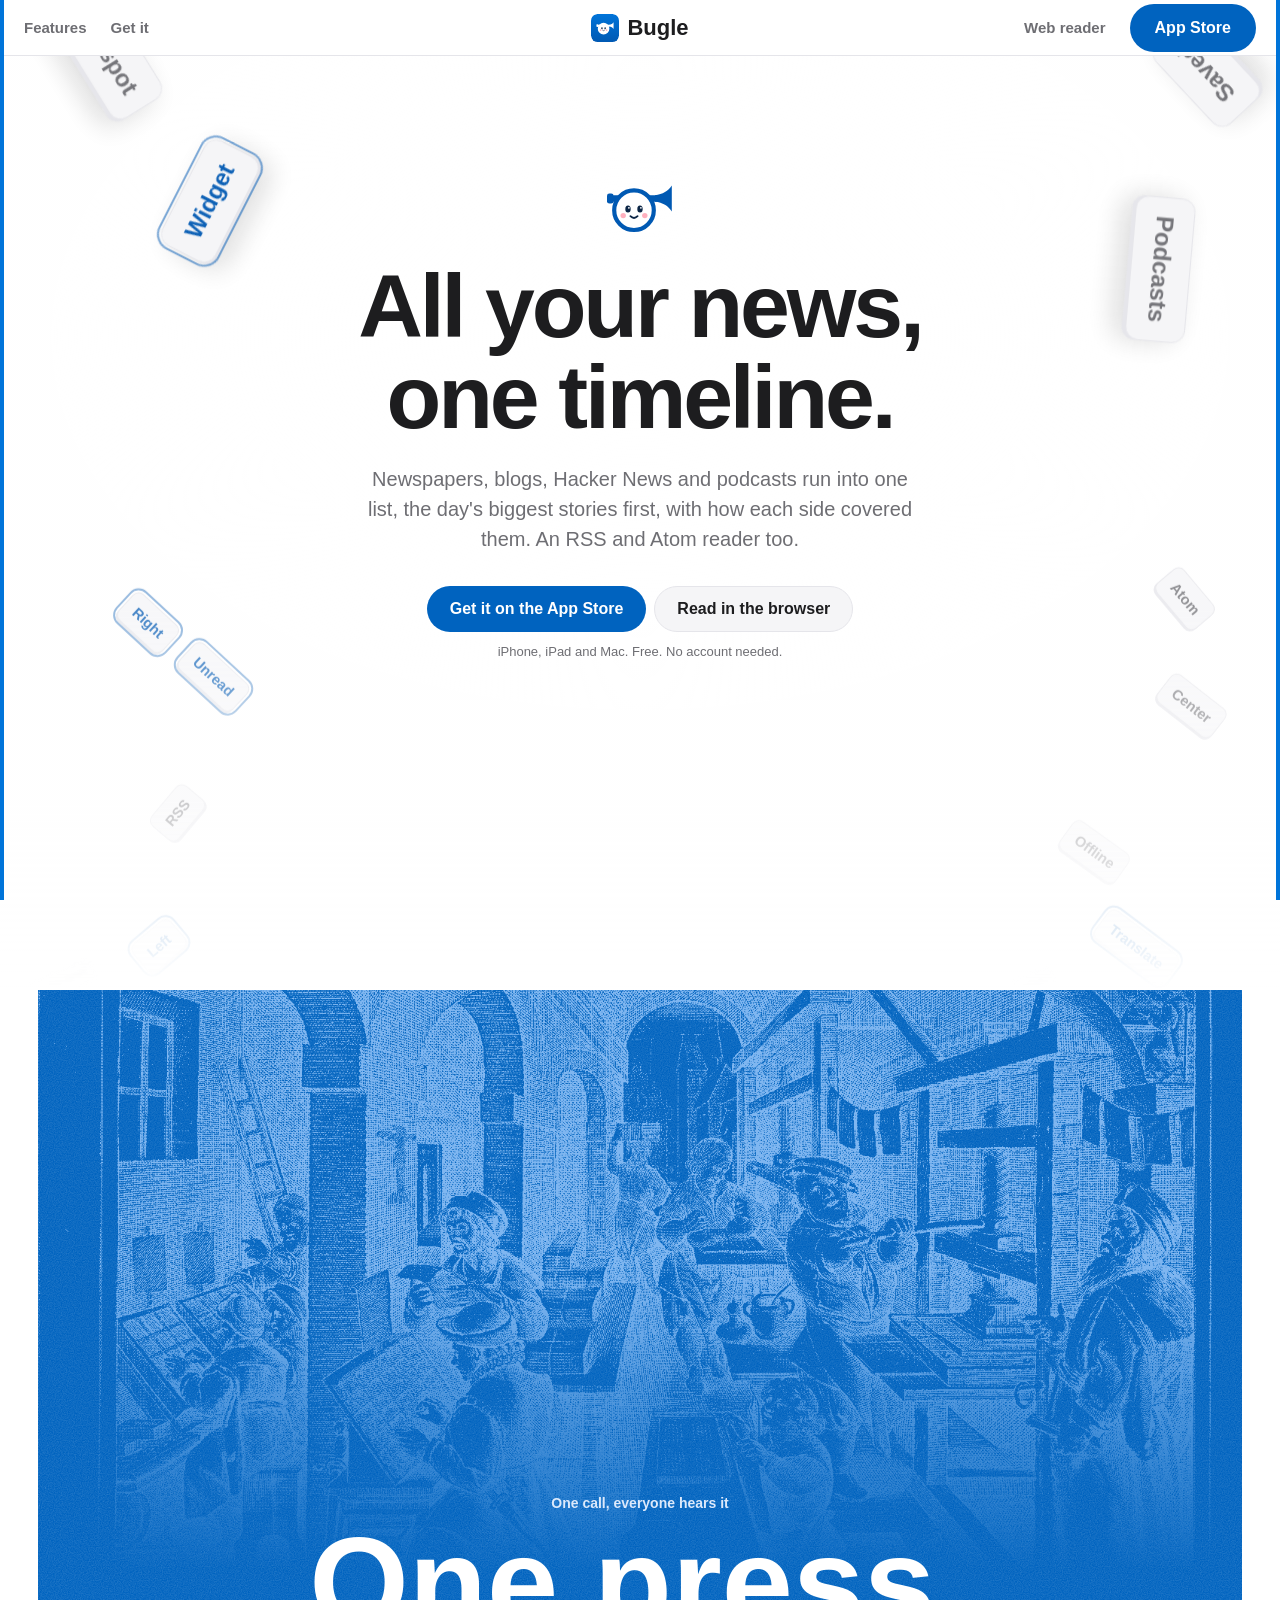
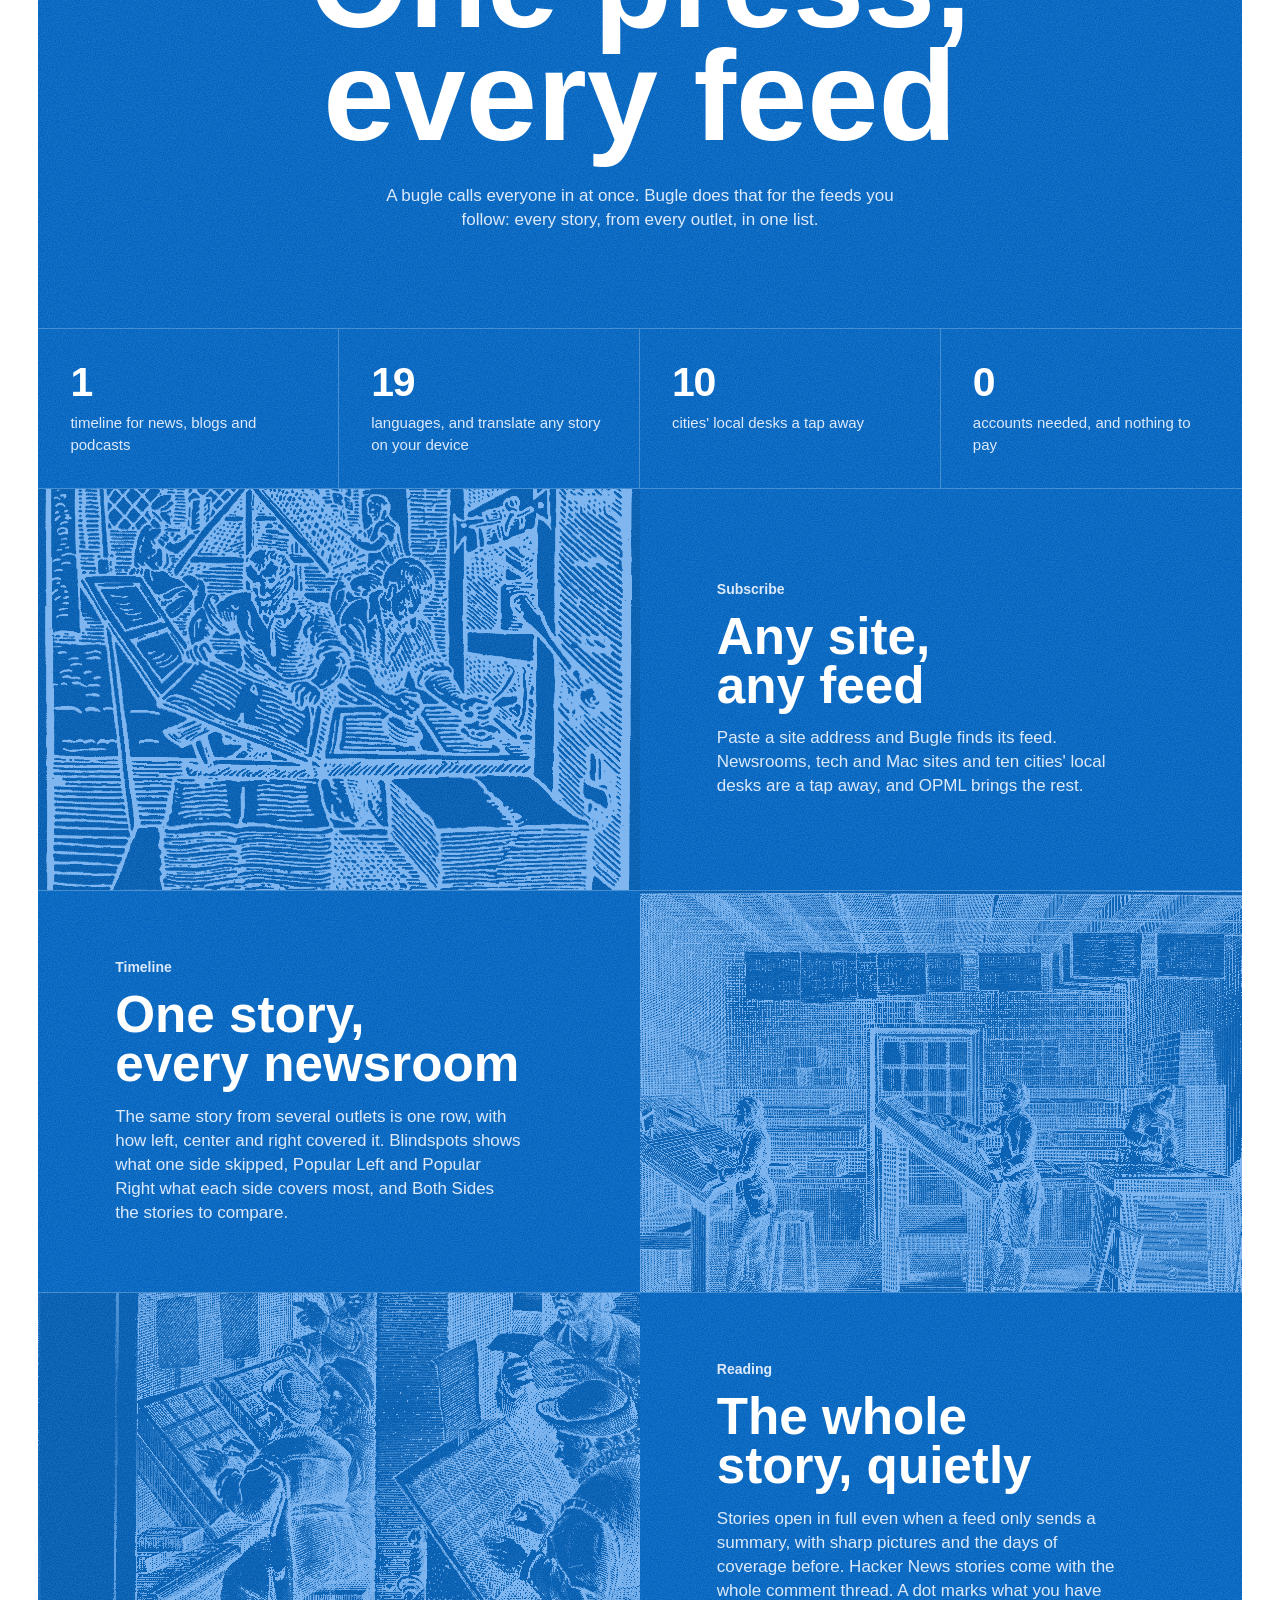
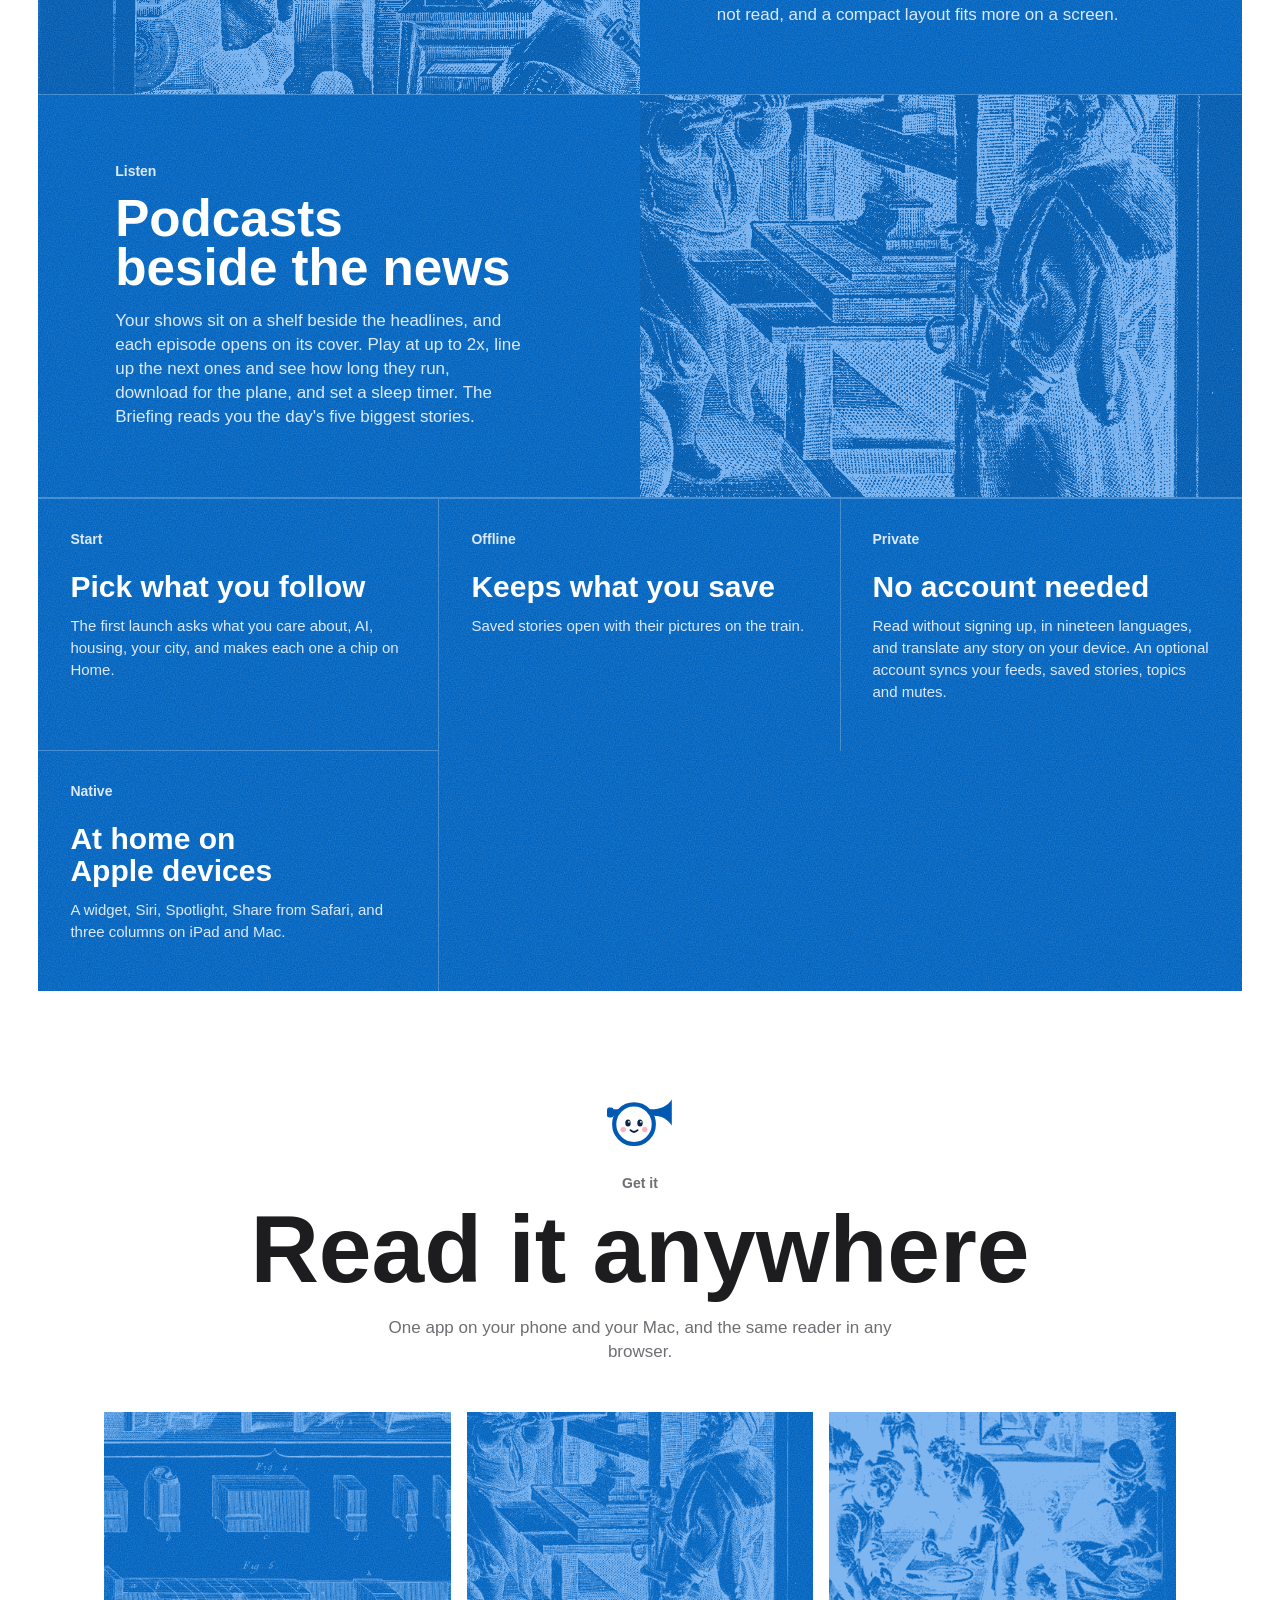
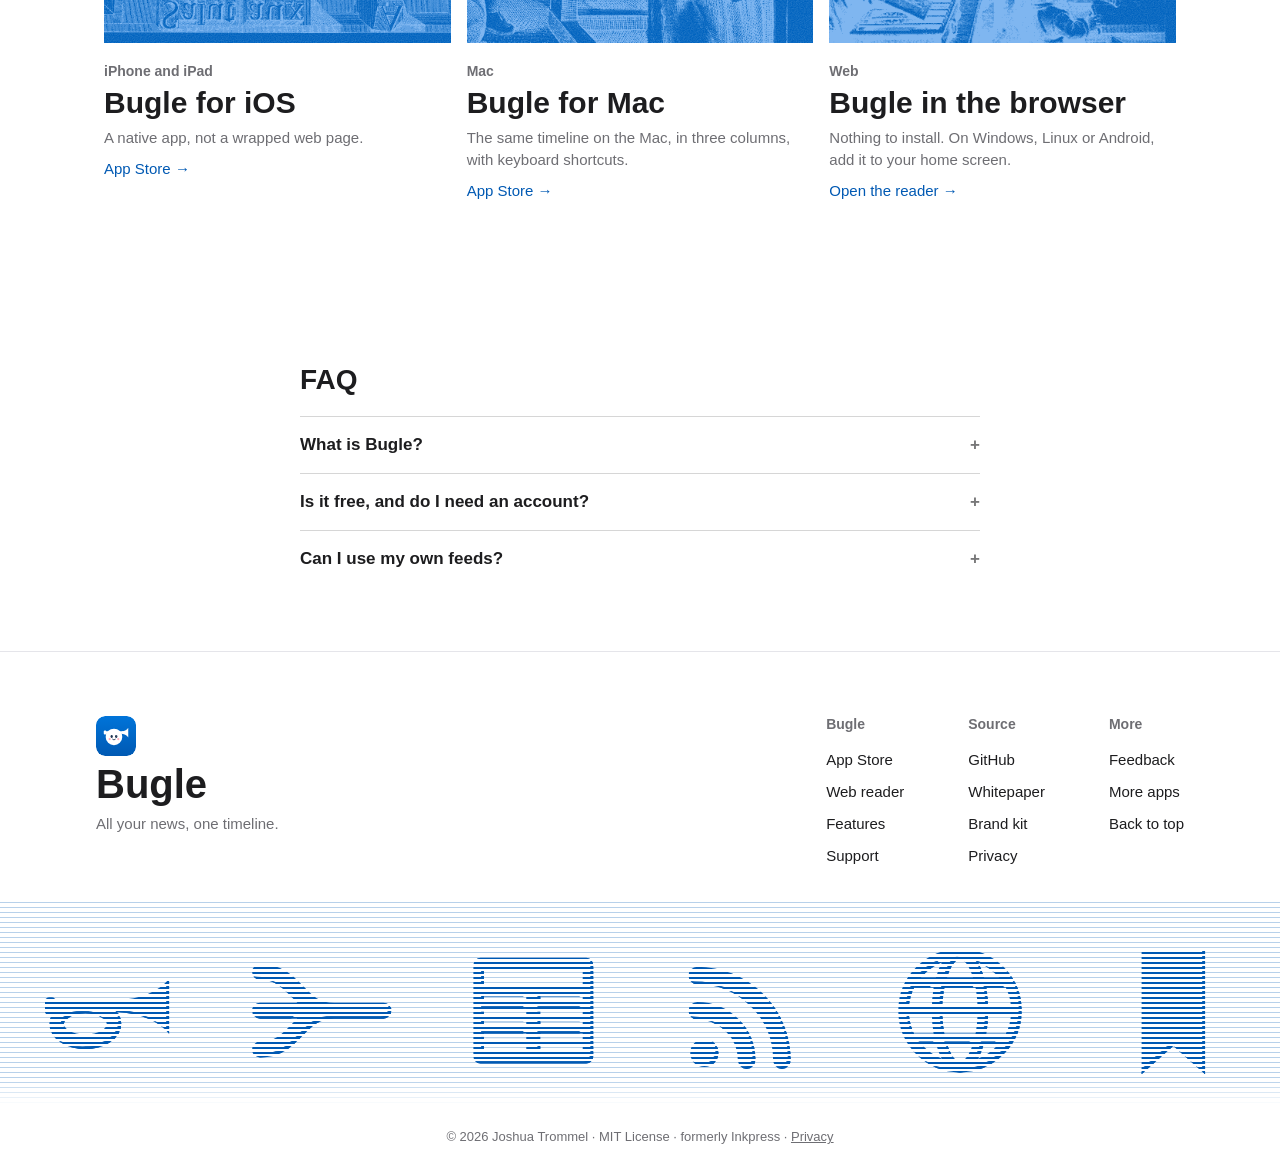
==== commit a875d87a: "FAQ on the landing page Co-Authored-By: Claude Sonnet 5.5 <noreply@anthropic.com>" ====
--- a/web/index.html
+++ b/web/index.html
@@ -112,6 +112,8 @@
     </div>
   </div>
 </section>
+
+<section class="faq" id="faq"><style>.faq{max-width:720px;margin:0 auto;padding:64px 20px}.faq h2{font-size:28px;line-height:1.2;font-weight:600;margin:0 0 20px}.faq details{border-top:1px solid color-mix(in srgb,currentColor 18%,transparent);padding:16px 0}.faq details:last-child{border-bottom:1px solid color-mix(in srgb,currentColor 18%,transparent)}.faq summary{cursor:pointer;font-weight:600;list-style:none;display:flex;justify-content:space-between;gap:16px}.faq summary::-webkit-details-marker{display:none}.faq summary::after{content:"+";opacity:.6}.faq details[open] summary::after{content:"\2212"}.faq p{margin:12px 0 0;opacity:.75;line-height:1.5}</style><h2>FAQ</h2><details><summary>What is Bugle?</summary><p>A news app that puts newspapers, blogs, Hacker News and podcasts in one timeline, and shows how left, center and right outlets covered each story.</p></details><details><summary>Is it free, and do I need an account?</summary><p>It is free, and no account is needed.</p></details><details><summary>Can I use my own feeds?</summary><p>Yes. Bugle is also an RSS and Atom reader. It runs on iPhone, iPad, Mac and the web.</p></details><script type="application/ld+json">{"@context": "https://schema.org", "@type": "FAQPage", "mainEntity": [{"@type": "Question", "name": "What is Bugle?", "acceptedAnswer": {"@type": "Answer", "text": "A news app that puts newspapers, blogs, Hacker News and podcasts in one timeline, and shows how left, center and right outlets covered each story."}}, {"@type": "Question", "name": "Is it free, and do I need an account?", "acceptedAnswer": {"@type": "Answer", "text": "It is free, and no account is needed."}}, {"@type": "Question", "name": "Can I use my own feeds?", "acceptedAnswer": {"@type": "Answer", "text": "Yes. Bugle is also an RSS and Atom reader. It runs on iPhone, iPad, Mac and the web."}}]}</script></section>
 </main>
 
 <footer class="foot">
